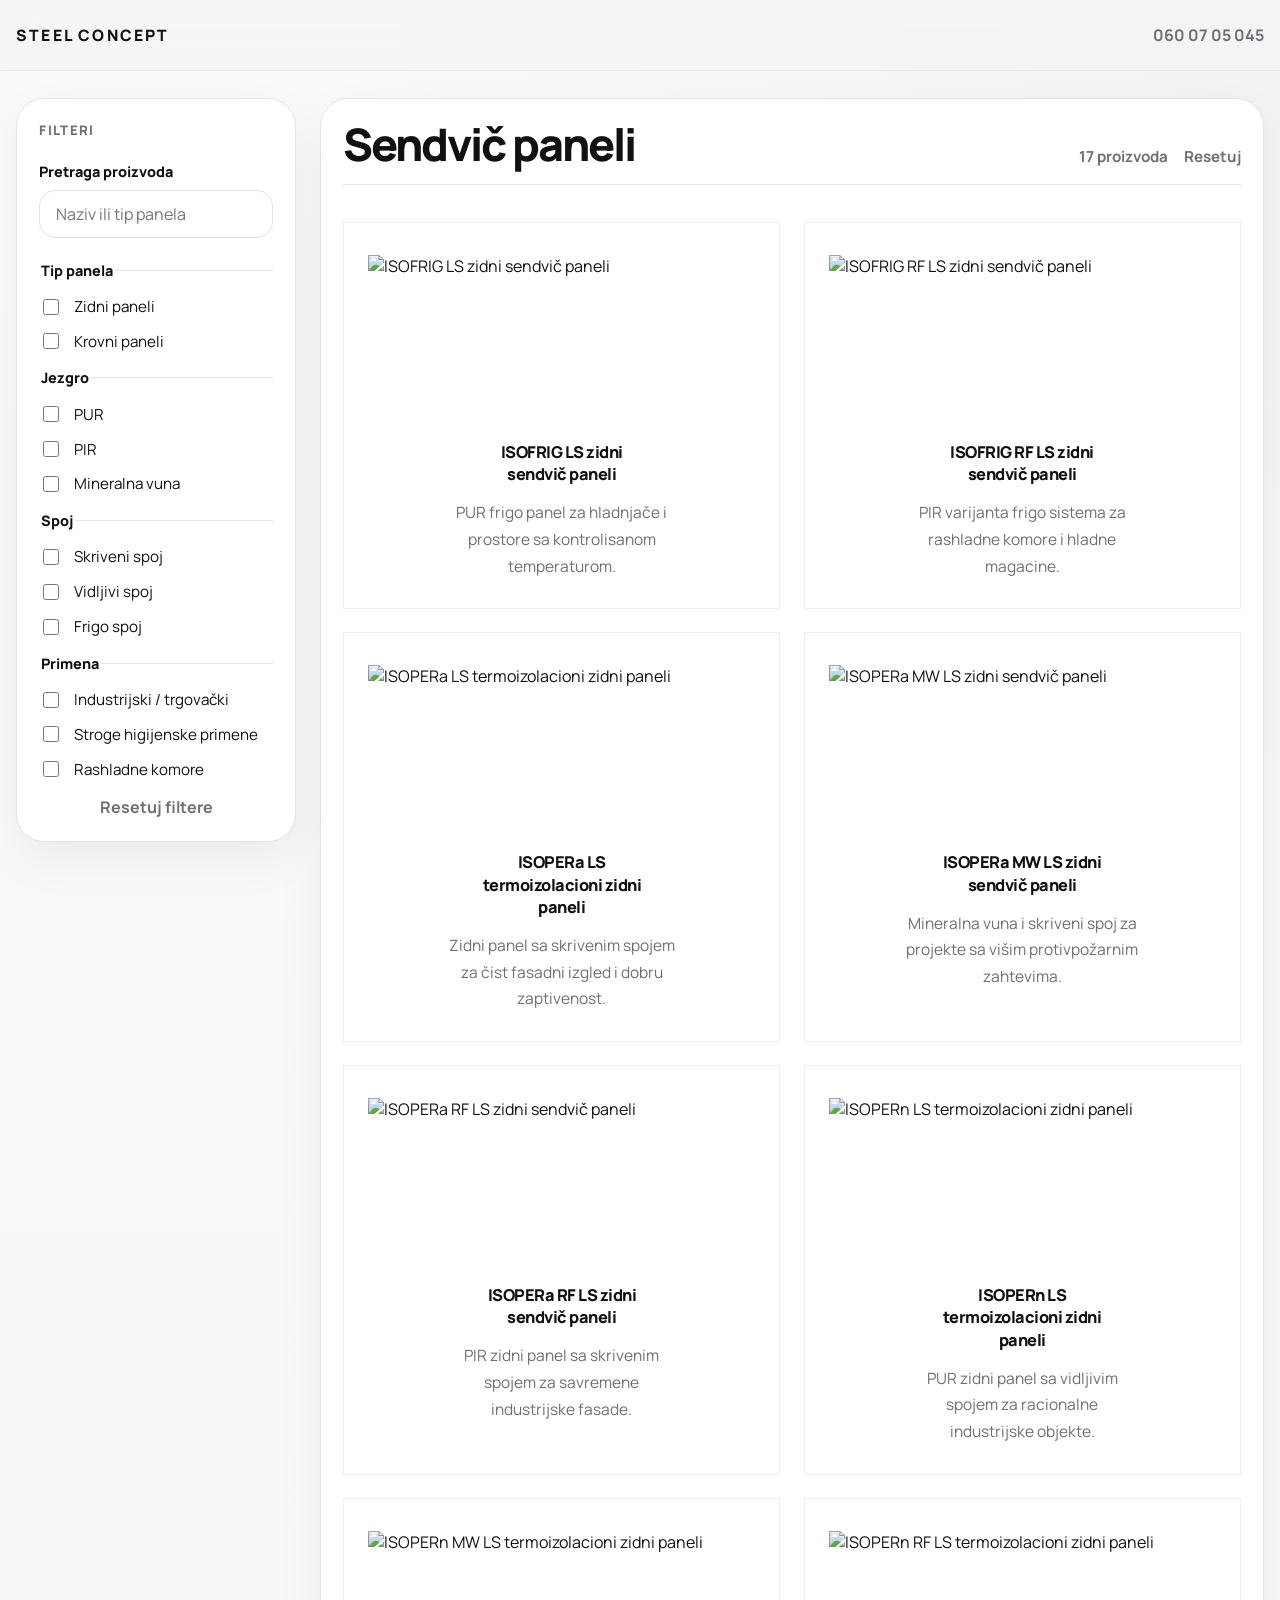
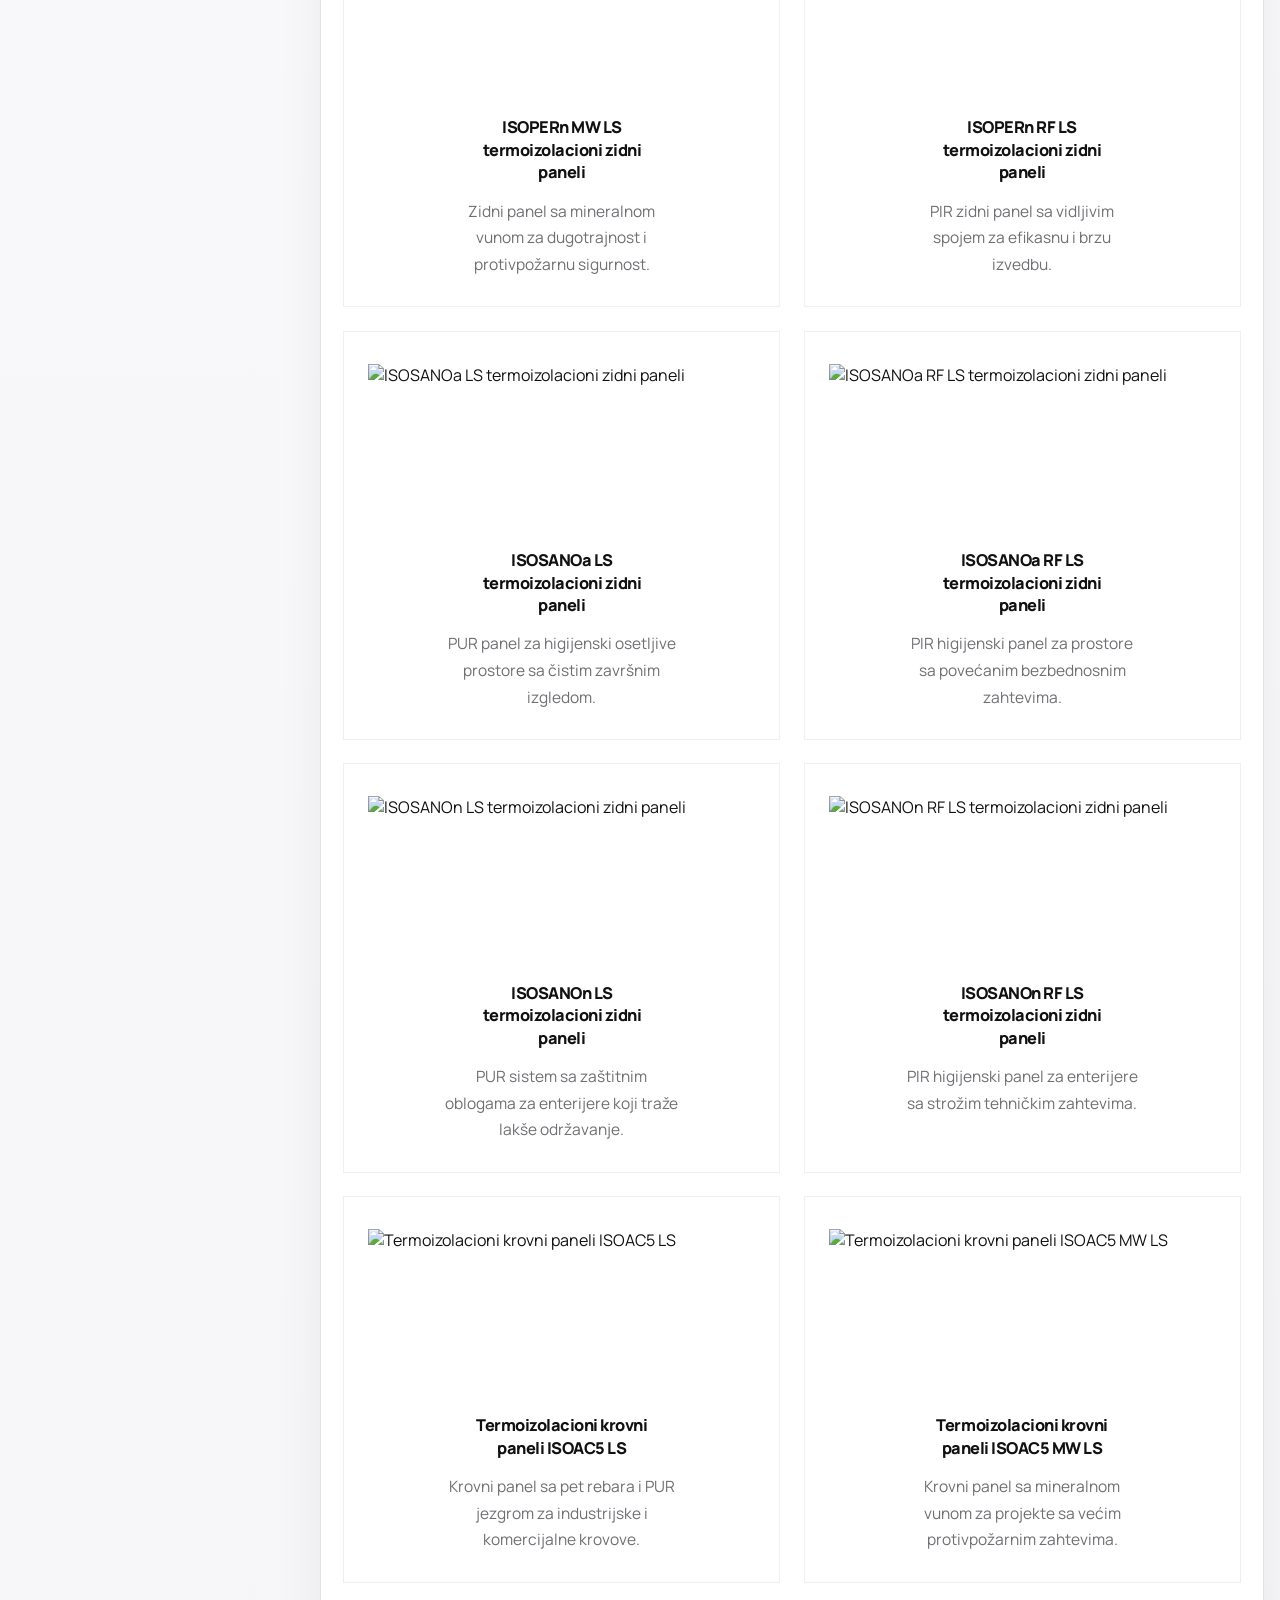
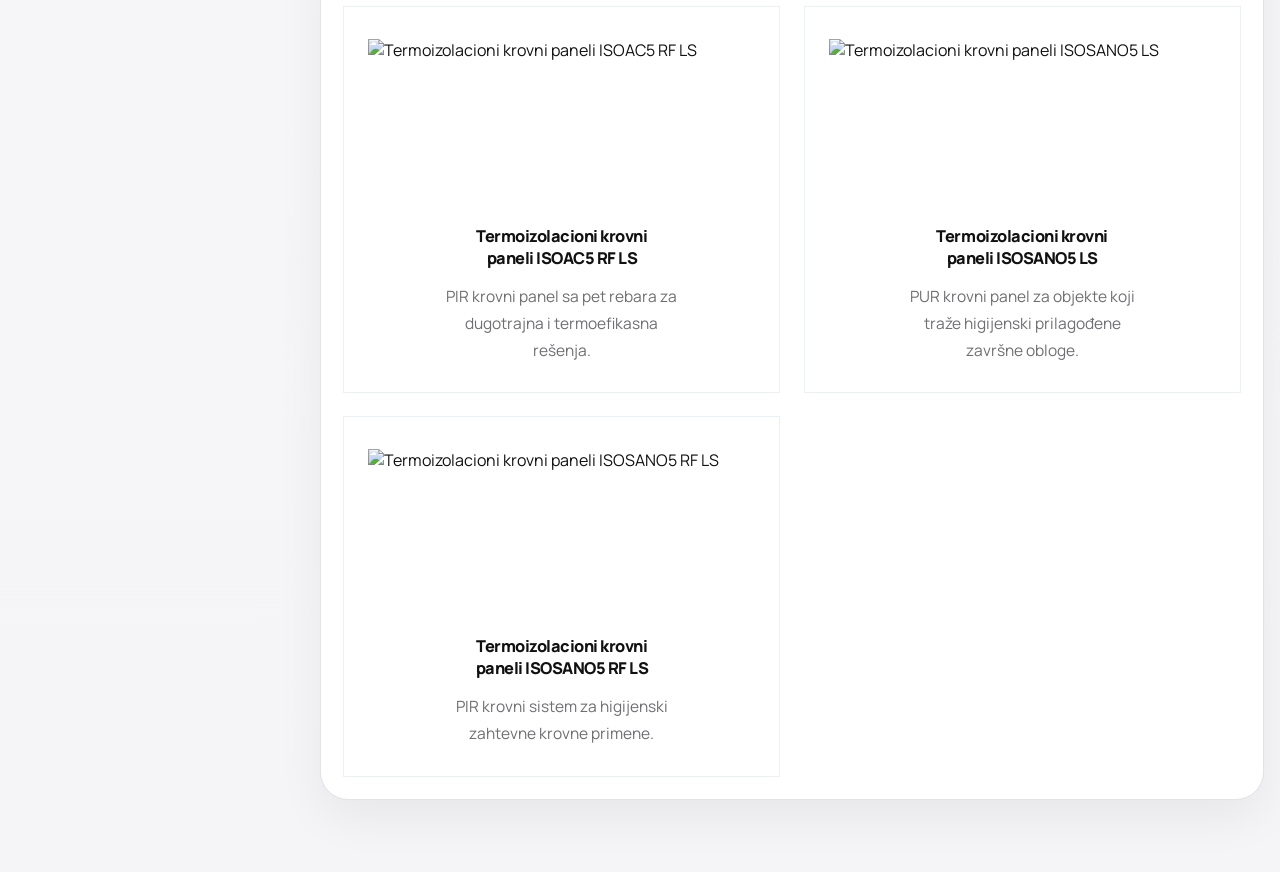
==== index.html @ db5016ce "Remove duplicate product badges and update call icon" ====
<!DOCTYPE html>
<html lang="sr-Latn-RS">
  <head>
    <meta charset="UTF-8" />
    <meta name="viewport" content="width=device-width, initial-scale=1.0" />
    <title>Steel Concept | Sendvič paneli</title>
    <meta
      name="description"
      content="Čist pregled zidnih, krovnih i frigo sendvič panela sa filterima po tipu, jezgri, spoju i primeni."
    />
    <meta name="theme-color" content="#f5f5f7" />
    <link
      rel="icon"
      href="data:image/svg+xml,%3Csvg xmlns='http://www.w3.org/2000/svg' viewBox='0 0 64 64'%3E%3Crect width='64' height='64' rx='18' fill='white'/%3E%3Crect x='14' y='30' width='36' height='4' rx='2' fill='%23111111'/%3E%3C/svg%3E"
    />
    <link rel="preconnect" href="https://fonts.googleapis.com" />
    <link rel="preconnect" href="https://fonts.gstatic.com" crossorigin />
    <link
      href="https://fonts.googleapis.com/css2?family=Manrope:wght@400;500;600;700;800&display=swap"
      rel="stylesheet"
    />
    <link rel="stylesheet" href="styles.css" />
    <script defer src="products-data.js"></script>
    <script defer src="script.js"></script>
  </head>
  <body>
    <a class="skip-link" href="#catalog">Pređi na katalog</a>

    <header class="site-header" data-header>
      <div class="container header-shell">
        <button
          class="filter-toggle"
          type="button"
          data-filter-toggle
          aria-expanded="false"
          aria-controls="filter-panel"
        >
          Filteri
        </button>

        <a class="brand" href="#top" aria-label="Steel Concept početna">
          <strong>STEEL CONCEPT</strong>
        </a>

        <div class="header-actions">
          <a class="header-link" href="tel:+381600705045">060 07 05 045</a>
          <a
            class="header-call"
            href="tel:+381600705045"
            aria-label="Pozovi Steel Concept"
          >
            <img src="assets/ringer-volume-icons8.png" alt="" />
          </a>
        </div>
      </div>
    </header>

    <main id="top">
      <section class="catalog" id="catalog">
        <div class="container catalog-shell">
          <div class="filter-backdrop" data-filter-backdrop hidden></div>

          <aside
            class="filters-panel"
            id="filter-panel"
            data-filter-panel
            aria-label="Filteri proizvoda"
          >
            <div class="filters-head">
              <div>
                <p class="filters-kicker">Filteri</p>
              </div>
              <button
                class="filters-close"
                type="button"
                data-filter-close
                aria-label="Zatvori filtere"
              >
                ×
              </button>
            </div>

            <div class="search-box">
              <label for="search">Pretraga proizvoda</label>
              <input
                id="search"
                type="search"
                placeholder="Naziv ili tip panela"
                data-search
              />
            </div>

            <form class="filters-form" data-filters-form>
              <fieldset class="filter-group">
                <legend>Tip panela</legend>
                <label><input type="checkbox" value="zidni" data-filter="type" /> Zidni paneli</label>
                <label><input type="checkbox" value="krovni" data-filter="type" /> Krovni paneli</label>
              </fieldset>

              <fieldset class="filter-group">
                <legend>Jezgro</legend>
                <label><input type="checkbox" value="PUR" data-filter="core" /> PUR</label>
                <label><input type="checkbox" value="PIR" data-filter="core" /> PIR</label>
                <label><input type="checkbox" value="Mineralna vuna" data-filter="core" /> Mineralna vuna</label>
              </fieldset>

              <fieldset class="filter-group">
                <legend>Spoj</legend>
                <label><input type="checkbox" value="Skriveni spoj" data-filter="fixation" /> Skriveni spoj</label>
                <label><input type="checkbox" value="Vidljivi spoj" data-filter="fixation" /> Vidljivi spoj</label>
                <label><input type="checkbox" value="Frigo spoj" data-filter="fixation" /> Frigo spoj</label>
              </fieldset>

              <fieldset class="filter-group">
                <legend>Primena</legend>
                <label><input type="checkbox" value="Industrijski / trgovački" data-filter="application" /> Industrijski / trgovački</label>
                <label><input type="checkbox" value="Stroge higijenske primene" data-filter="application" /> Stroge higijenske primene</label>
                <label><input type="checkbox" value="Rashladne komore" data-filter="application" /> Rashladne komore</label>
              </fieldset>

              <button class="clear-button" type="button" data-clear>
                Resetuj filtere
              </button>
            </form>
          </aside>

          <section class="results-panel" aria-label="Proizvodi">
            <div class="results-head">
              <div>
                <h2>Sendvič paneli</h2>
              </div>
              <div class="results-meta">
                <span data-count></span>
                <button class="results-clear" type="button" data-clear>
                  Resetuj
                </button>
              </div>
            </div>

            <div class="active-filters" data-active-filters></div>

            <div class="product-grid" data-product-grid></div>

            <div class="empty-state" data-empty hidden>
              <h3>Nema rezultata za izabrane filtere.</h3>
              <p>Probaj sa manje filtera ili resetuj pretragu.</p>
            </div>
          </section>
        </div>
      </section>

    </main>
  </body>
</html>
---- styles.css ----
:root {
  --bg: #f5f5f7;
  --surface: #ffffff;
  --surface-soft: #fafafc;
  --ink: #111111;
  --muted: #6e6e73;
  --line: #e2e2e7;
  --line-strong: #d1d1d6;
  --shadow: 0 18px 48px rgba(17, 17, 17, 0.06);
  --radius-xl: 28px;
  --radius-lg: 22px;
  --radius-md: 18px;
  --radius-pill: 999px;
  --container: 1320px;
}

*,
*::before,
*::after {
  box-sizing: border-box;
}

html {
  scroll-behavior: smooth;
}

body {
  margin: 0;
  min-width: 320px;
  color: var(--ink);
  font-family: "Manrope", sans-serif;
  background:
    radial-gradient(circle at top right, rgba(0, 0, 0, 0.03), transparent 22%),
    linear-gradient(180deg, #fafafc 0%, var(--bg) 100%);
}

body.filters-open {
  overflow: hidden;
}

a {
  color: inherit;
  text-decoration: none;
}

button,
input {
  font: inherit;
}

img {
  display: block;
  max-width: 100%;
}

:focus-visible {
  outline: 2px solid #111111;
  outline-offset: 3px;
}

.container {
  width: min(var(--container), calc(100% - 2rem));
  margin-inline: auto;
}

.skip-link {
  position: absolute;
  left: 1rem;
  top: -4rem;
  z-index: 100;
  padding: 0.75rem 1rem;
  border-radius: var(--radius-pill);
  background: #111111;
  color: #ffffff;
  transition: top 0.2s ease;
}

.skip-link:focus {
  top: 1rem;
}

.site-header {
  position: sticky;
  top: 0;
  z-index: 40;
  border-bottom: 1px solid rgba(226, 226, 231, 0.7);
  background: rgba(245, 245, 247, 0.82);
  backdrop-filter: blur(18px);
}

.header-shell {
  display: flex;
  align-items: center;
  justify-content: space-between;
  gap: 1rem;
  min-height: 4.4rem;
}

.brand {
  display: inline-flex;
  align-items: center;
}

.brand strong {
  font-size: 0.98rem;
  font-weight: 800;
  letter-spacing: 0.14em;
}

.header-actions {
  display: flex;
  align-items: center;
  gap: 1.2rem;
}

.header-spacer {
  display: none;
}

.header-call {
  display: none;
  align-items: center;
  justify-content: center;
  width: 2.625rem;
  height: 2.625rem;
  border: 1px solid rgba(17, 17, 17, 0.08);
  border-radius: 999px;
  background: rgba(255, 255, 255, 0.96);
  color: var(--ink);
  box-shadow: 0 10px 22px rgba(17, 17, 17, 0.08);
}

.header-call img {
  width: 1.05rem;
  height: 1.05rem;
  object-fit: contain;
}

.header-call:hover {
  background: #ffffff;
}

.header-link,
.results-clear,
.clear-button,
.filter-toggle,
.filters-close {
  color: var(--muted);
  font-weight: 700;
}

.header-link:hover,
.results-clear:hover,
.clear-button:hover,
.filter-toggle:hover {
  color: var(--ink);
}

.filter-toggle {
  display: none;
  padding: 0;
  border: 0;
  background: transparent;
}

.filters-kicker,
.results-kicker {
  margin: 0;
  color: var(--muted);
  font-size: 0.82rem;
  font-weight: 800;
  letter-spacing: 0.1em;
  text-transform: uppercase;
}

h1,
h2,
h3 {
  margin: 0;
  font-weight: 800;
  letter-spacing: -0.045em;
  line-height: 1.02;
}

h1 {
  font-size: clamp(2.5rem, 5vw, 4.75rem);
  max-width: 12ch;
}

h2 {
  font-size: clamp(1.9rem, 3.5vw, 3.2rem);
  max-width: 12ch;
}

h3 {
  font-size: 1.3rem;
}

.empty-state p,
.product-card p {
  margin: 0;
  color: var(--muted);
  line-height: 1.75;
}

.active-pill {
  display: inline-flex;
  align-items: center;
  min-height: 2.25rem;
  padding: 0.55rem 0.9rem;
  border: 1px solid var(--line);
  border-radius: var(--radius-pill);
  background: rgba(255, 255, 255, 0.78);
  color: var(--ink);
  font-size: 0.9rem;
  font-weight: 700;
}

.catalog {
  padding-top: 1.65rem;
  padding-bottom: 4.5rem;
}

.catalog-shell {
  position: relative;
  display: grid;
  grid-template-columns: 280px minmax(0, 1fr);
  gap: 1.5rem;
  align-items: start;
}

.filter-backdrop {
  position: fixed;
  inset: 0;
  z-index: 45;
  background: rgba(17, 17, 17, 0.24);
}

.filters-panel,
.results-panel {
  border: 1px solid var(--line);
  border-radius: var(--radius-xl);
  background: var(--surface);
  box-shadow: var(--shadow);
}

.filters-panel {
  position: sticky;
  top: 6rem;
  padding: 1.4rem;
}

.filters-head {
  display: flex;
  align-items: flex-start;
  justify-content: space-between;
  gap: 1rem;
  margin-bottom: 1.4rem;
}

.filters-head h2,
.results-head h2 {
  max-width: none;
}

.filters-close {
  display: none;
  width: 2rem;
  height: 2rem;
  border: 0;
  background: transparent;
  font-size: 1.5rem;
  line-height: 1;
}

.search-box {
  display: grid;
  gap: 0.6rem;
  margin-bottom: 1.4rem;
}

.search-box label,
.filter-group legend {
  font-size: 0.9rem;
  font-weight: 800;
}

.search-box input {
  width: 100%;
  min-height: 3rem;
  padding: 0 0.95rem;
  border: 1px solid var(--line);
  border-radius: 16px;
  background: var(--surface);
  color: var(--ink);
}

.filters-form {
  display: grid;
  gap: 1rem;
}

.filter-group {
  display: grid;
  gap: 0.8rem;
  margin: 0;
  padding: 1rem 0 0;
  border: 0;
  border-top: 1px solid var(--line);
}

.filter-group label {
  display: flex;
  align-items: center;
  gap: 0.7rem;
  color: var(--ink);
  font-size: 0.95rem;
}

.filter-group input {
  width: 1rem;
  height: 1rem;
}

.clear-button,
.results-clear {
  padding: 0;
  border: 0;
  background: transparent;
}

.results-panel {
  padding: 1.4rem;
}

.results-head {
  display: flex;
  align-items: flex-end;
  justify-content: space-between;
  gap: 1rem;
  padding-bottom: 1.1rem;
  border-bottom: 1px solid var(--line);
}

.results-meta {
  display: flex;
  align-items: center;
  gap: 1rem;
  color: var(--muted);
  font-size: 0.95rem;
  font-weight: 700;
}

.active-filters {
  display: flex;
  flex-wrap: wrap;
  gap: 0.75rem;
  min-height: 2.25rem;
  padding: 1rem 0 1.3rem;
}

.product-grid {
  display: grid;
  grid-template-columns: repeat(auto-fill, minmax(285px, 1fr));
  gap: 1.45rem;
}

.product-card {
  border: 1px solid #edf0f2;
  border-radius: 0;
  background: var(--surface);
  box-shadow: none;
}

.product-card-link {
  display: flex;
  flex-direction: column;
  height: 100%;
}

.product-media {
  display: grid;
  place-items: center;
  min-height: 190px;
  padding: 2rem 1.5rem 1rem;
  background: #ffffff;
}

.product-media img {
  width: 100%;
  height: 160px;
  object-fit: contain;
  object-position: center;
}

.product-body {
  display: grid;
  align-content: start;
  justify-items: center;
  gap: 0.85rem;
  padding: 0.6rem 1.45rem 1.8rem;
  text-align: center;
}

.product-series {
  color: var(--muted);
  font-size: 0.82rem;
  font-weight: 800;
  letter-spacing: 0.08em;
  text-transform: uppercase;
}

.product-body h3 {
  font-size: 1.02rem;
  line-height: 1.38;
  letter-spacing: -0.03em;
  max-width: 16ch;
}

.product-body p {
  max-width: 26ch;
  font-size: 0.97rem;
  line-height: 1.72;
  text-align: center;
}

.product-link {
  display: inline-flex;
  align-items: center;
  gap: 0.45rem;
  width: fit-content;
  color: var(--ink);
  font-weight: 800;
}

.product-link::after {
  content: "→";
  font-size: 0.9rem;
}

.product-card:hover {
  border-color: #e1e6ea;
}

.empty-state {
  padding: 4rem 1rem 2rem;
  text-align: center;
}

.product-main {
  padding: 1.65rem 0 4rem;
}

.back-link {
  display: inline-flex;
  align-items: center;
  gap: 0.45rem;
  margin-bottom: 1.25rem;
  color: var(--muted);
  font-weight: 700;
}

.back-link::before {
  content: "←";
  font-size: 0.9rem;
}

.product-hero {
  display: grid;
  grid-template-columns: minmax(0, 1.08fr) minmax(360px, 0.92fr);
  gap: 1.5rem;
  align-items: stretch;
  padding-bottom: 1.5rem;
}

.product-visual,
.product-summary,
.detail-card,
.spec-card,
.product-missing-shell {
  border: 1px solid var(--line);
  border-radius: var(--radius-xl);
  background: var(--surface);
  box-shadow: var(--shadow);
}

.product-visual {
  display: grid;
  place-items: center;
  min-height: 420px;
  padding: 2rem;
  background:
    radial-gradient(circle at top, rgba(17, 17, 17, 0.03), transparent 46%),
    var(--surface);
}

.product-visual img {
  width: 100%;
  max-height: 520px;
  object-fit: contain;
}

.product-summary {
  display: grid;
  align-content: start;
  gap: 1rem;
  padding: 1.5rem;
}

.product-lead {
  margin: 0;
  color: var(--muted);
  font-size: 1.06rem;
  line-height: 1.8;
  max-width: 60ch;
}

.detail-specs {
  display: grid;
  grid-template-columns: repeat(2, minmax(0, 1fr));
  gap: 0.8rem;
}

.spec-card {
  display: grid;
  gap: 0.35rem;
  padding: 1rem 1.05rem;
  box-shadow: none;
}

.spec-card span {
  color: var(--muted);
  font-size: 0.8rem;
  font-weight: 800;
  letter-spacing: 0.08em;
  text-transform: uppercase;
}

.spec-card strong {
  color: var(--ink);
  font-size: 1rem;
  line-height: 1.4;
}

.detail-grid {
  display: grid;
  grid-template-columns: repeat(2, minmax(0, 1fr));
  gap: 1.2rem;
  padding-bottom: 2rem;
}

.product-overview-section,
.product-details-section {
  scroll-margin-top: 6rem;
}

.product-overview-section {
  display: grid;
  gap: 2rem;
  padding-bottom: 2rem;
}

.product-description-copy {
  display: grid;
  gap: 1.3rem;
  padding-top: 0.25rem;
}

.product-description-copy p {
  margin: 0;
  color: #26262a;
  font-size: 1.02rem;
  line-height: 1.9;
}

.product-description-media {
  display: grid;
  grid-template-columns: repeat(2, minmax(0, 1fr));
  gap: 2rem;
  align-items: start;
}

.product-description-figure {
  margin: 0;
  display: grid;
  place-items: center;
  min-height: 320px;
}

.product-description-figure img {
  width: 100%;
  max-height: 540px;
  object-fit: contain;
  object-position: center;
}

.product-details-section {
  display: grid;
  gap: 1.2rem;
  padding-bottom: 2rem;
}

.detail-header h2 {
  max-width: none;
}

.detail-columns {
  display: grid;
  grid-template-columns: repeat(3, minmax(0, 1fr));
  gap: 1.2rem;
}

.detail-card {
  display: grid;
  gap: 1rem;
  padding: 1.35rem;
}

.detail-card-wide {
  padding-top: 1.5rem;
}

.detail-copy {
  display: grid;
  gap: 1rem;
}

.detail-copy p,
.detail-contact p {
  margin: 0;
  color: var(--muted);
  line-height: 1.8;
}

.detail-list {
  display: grid;
  gap: 0.8rem;
  margin: 0;
  padding-left: 1.2rem;
  color: var(--muted);
  line-height: 1.7;
}

.detail-list li::marker {
  color: var(--ink);
}

.detail-contact {
  display: grid;
  gap: 1rem;
}

.technical-table-wrap {
  overflow-x: auto;
}

.technical-table {
  width: 100%;
  border-collapse: collapse;
}

.technical-table th,
.technical-table td {
  padding: 1rem 0;
  border-bottom: 1px solid var(--line);
  vertical-align: top;
}

.technical-table th {
  width: 42%;
  padding-right: 1.5rem;
  color: var(--muted);
  text-align: left;
  font-size: 0.95rem;
  font-weight: 600;
}

.technical-table td {
  color: var(--ink);
  font-size: 0.98rem;
  font-weight: 700;
  line-height: 1.6;
}

.related-section {
  display: grid;
  gap: 1.1rem;
  padding-bottom: 2rem;
}

.results-head-compact {
  padding-bottom: 0;
  border-bottom: 0;
}

.product-grid-compact {
  grid-template-columns: repeat(auto-fit, minmax(260px, 1fr));
}

.product-missing {
  padding: 2rem 0 4rem;
}

.product-missing-shell {
  display: grid;
  gap: 1rem;
  max-width: 760px;
  padding: 1.6rem;
}

.reveal {
  opacity: 1;
  transform: translateY(0);
}

.js .reveal {
  opacity: 0;
  transform: translateY(20px);
  transition:
    opacity 0.55s ease,
    transform 0.55s ease;
}

.js .reveal.is-visible {
  opacity: 1;
  transform: translateY(0);
}

@media (max-width: 980px) {
  .header-shell {
    display: grid;
    grid-template-columns: minmax(0, max-content) 1fr minmax(0, max-content);
    gap: 0.5rem;
  }

  .header-spacer {
    display: inline-flex;
    grid-column: 1;
    justify-self: start;
    align-items: center;
    min-height: 2.5rem;
    color: transparent;
    font-weight: 700;
    visibility: hidden;
    pointer-events: none;
  }

  .brand {
    grid-column: 2;
    justify-self: center;
  }

  .header-actions {
    grid-column: 3;
    justify-self: end;
    gap: 0;
  }

  .header-link {
    display: none;
  }

  .header-call {
    display: inline-flex;
  }

  .filter-toggle {
    display: inline-flex;
    grid-column: 1;
    justify-self: start;
    align-items: center;
    min-height: 2.5rem;
  }

  .catalog-shell {
    grid-template-columns: 1fr;
  }

  .filters-panel {
    position: fixed;
    top: 0;
    left: 0;
    bottom: 0;
    z-index: 50;
    width: min(92vw, 360px);
    border-radius: 0 24px 24px 0;
    transform: translateX(-100%);
    transition: transform 0.24s ease;
    overflow-y: auto;
  }

  .filters-panel.is-open {
    transform: translateX(0);
  }

  .filters-close {
    display: inline-flex;
    align-items: center;
    justify-content: center;
  }

  .results-panel {
    padding: 1.1rem;
  }

  .product-hero,
  .detail-grid,
  .detail-columns,
  .product-description-media {
    grid-template-columns: 1fr;
  }

  .product-visual {
    min-height: 320px;
    padding: 1.4rem;
  }

  .product-description-figure {
    min-height: 240px;
  }
}

@media (max-width: 720px) {
  .container {
    width: min(var(--container), calc(100% - 1.25rem));
  }

  .header-shell {
    min-height: 4rem;
  }

  .brand strong {
    font-size: 0.86rem;
    letter-spacing: 0.12em;
  }

  .results-head {
    grid-template-columns: 1fr;
  }

  .results-head {
    display: grid;
    align-items: start;
  }

  .results-meta {
    justify-content: space-between;
  }

  .detail-specs {
    grid-template-columns: 1fr;
  }

  .product-summary,
  .detail-card,
  .product-missing-shell {
    padding: 1.15rem;
  }

  .product-main {
    padding-top: 1rem;
  }
}

@media (prefers-reduced-motion: reduce) {
  html {
    scroll-behavior: auto;
  }

  *,
  *::before,
  *::after {
    animation-duration: 0.01ms !important;
    animation-iteration-count: 1 !important;
    transition-duration: 0.01ms !important;
    scroll-behavior: auto !important;
  }
}
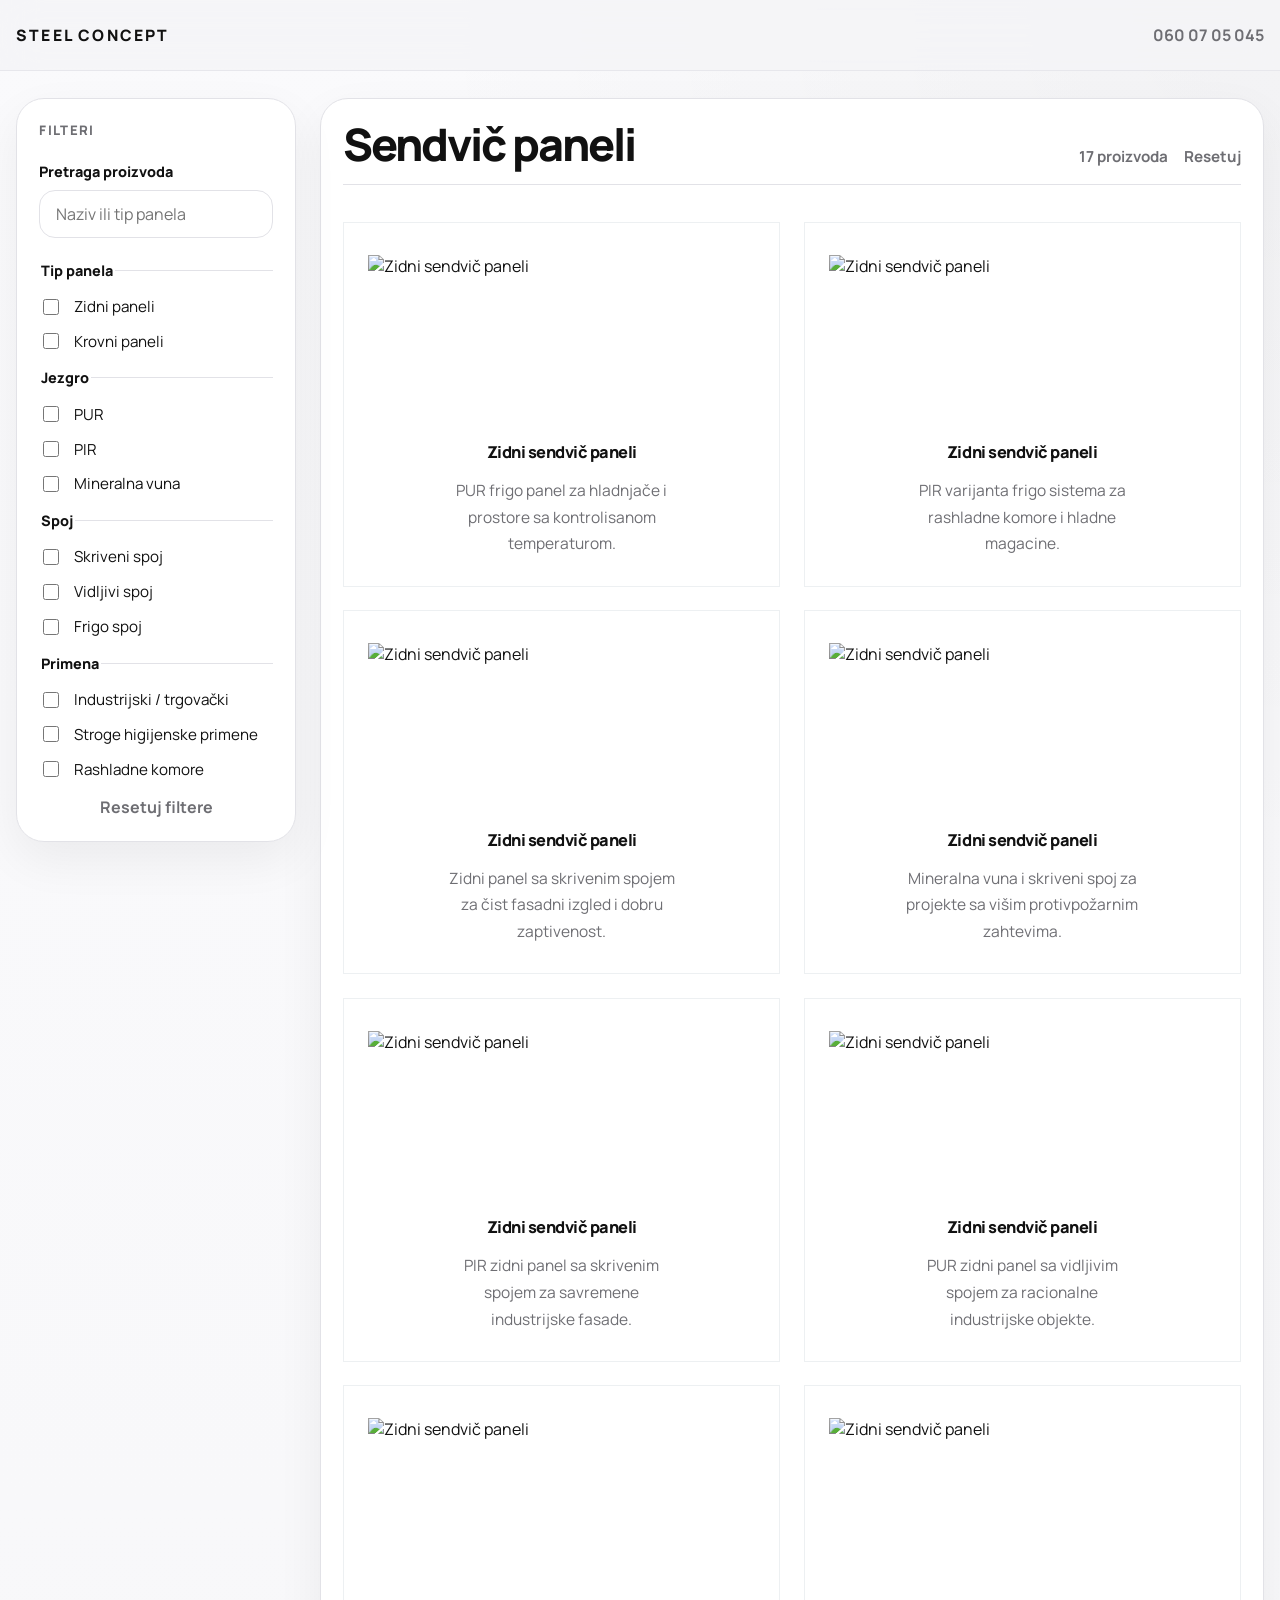
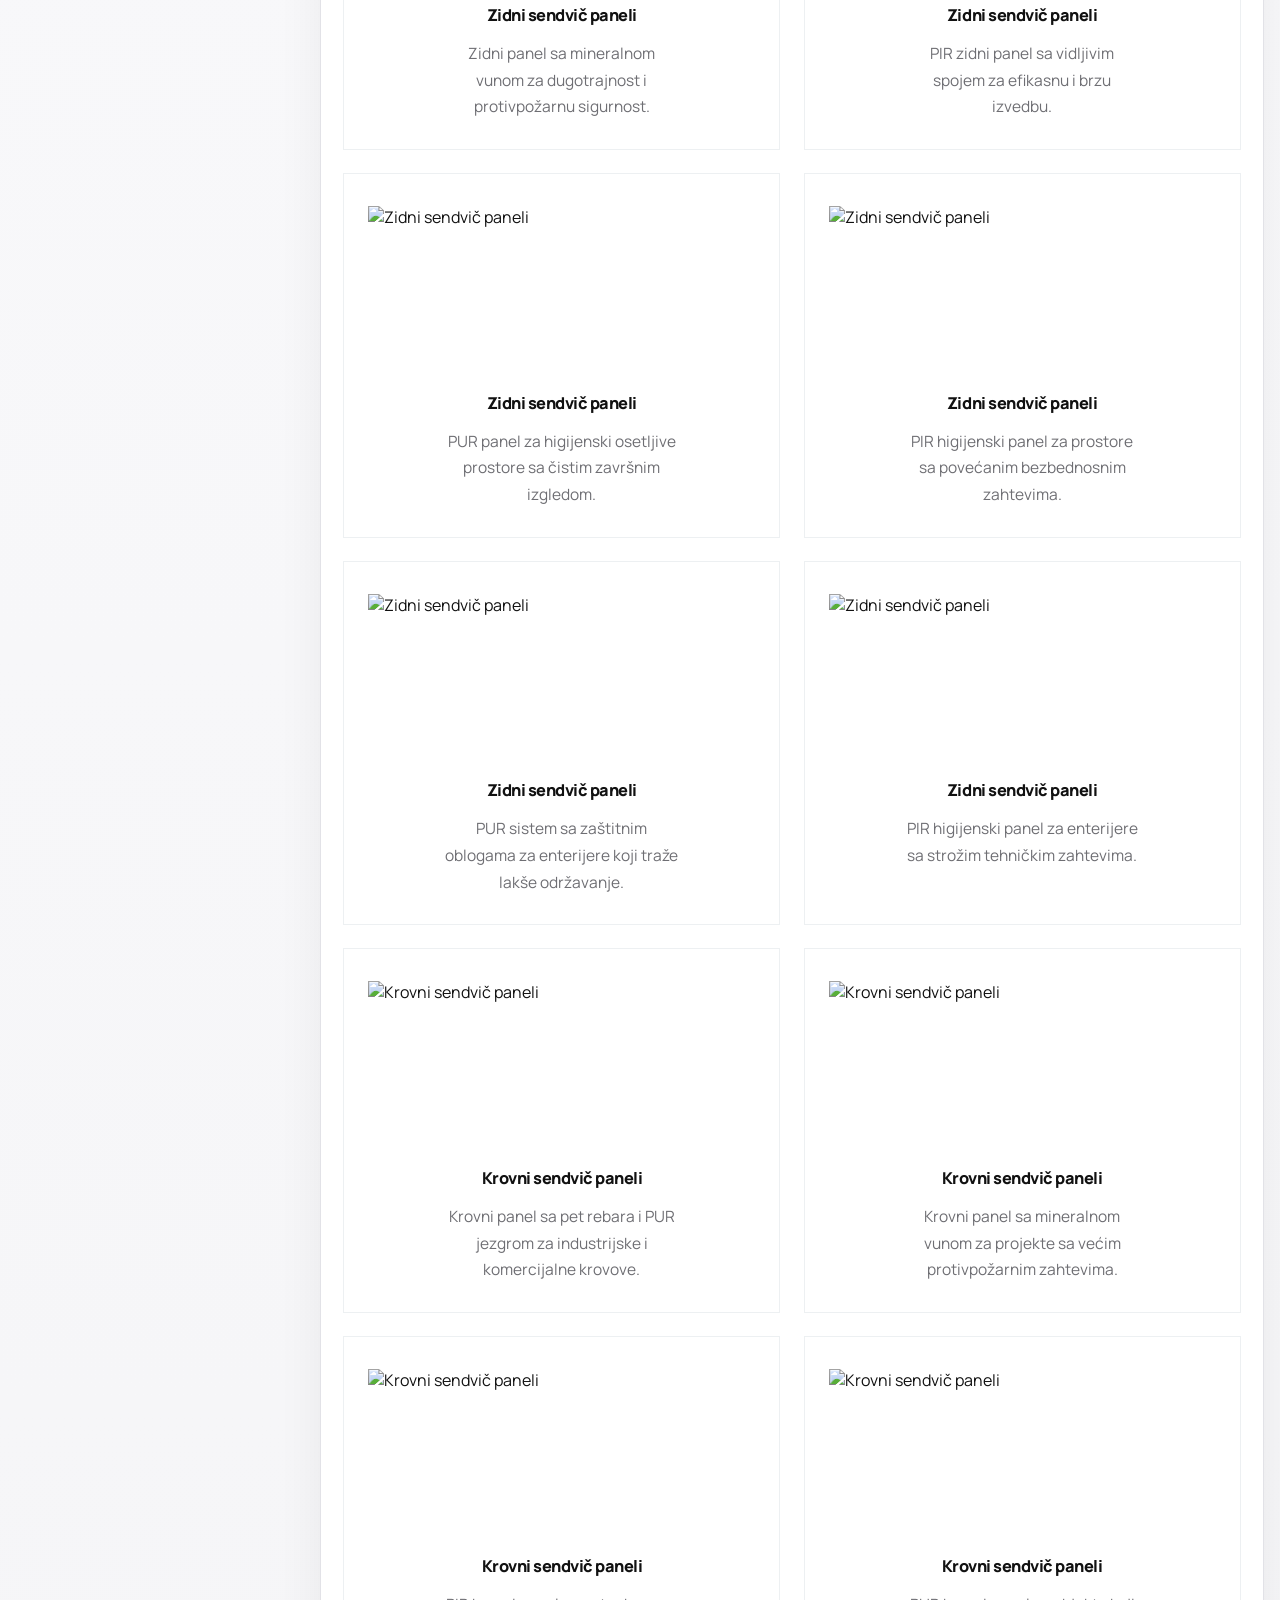
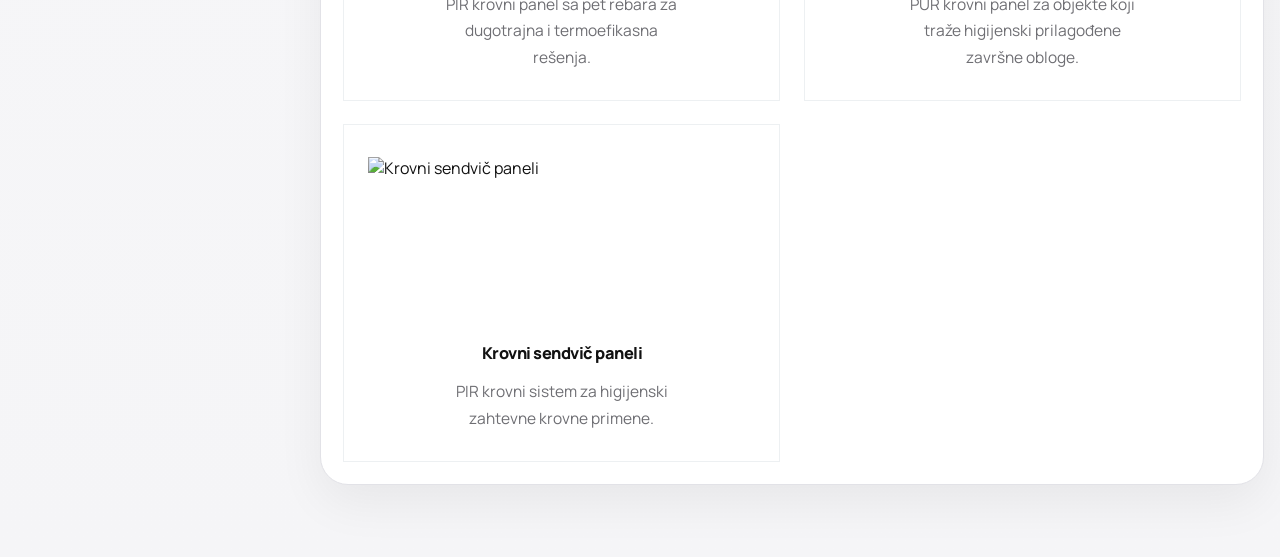
==== commit baaadcc6: "Simplify mobile catalog and product naming" ====
--- a/index.html
+++ b/index.html
@@ -3,11 +3,32 @@
   <head>
     <meta charset="UTF-8" />
     <meta name="viewport" content="width=device-width, initial-scale=1.0" />
-    <title>Steel Concept | Sendvič paneli</title>
+    <title>Sendvič paneli</title>
     <meta
       name="description"
-      content="Čist pregled zidnih, krovnih i frigo sendvič panela sa filterima po tipu, jezgri, spoju i primeni."
+      content="Pozovite 060 07 05 045."
     />
+    <meta property="og:type" content="website" />
+    <meta property="og:url" content="https://steel-concept.com/" />
+    <meta property="og:title" content="Sendvič paneli" />
+    <meta property="og:description" content="Pozovite 060 07 05 045." />
+    <meta
+      property="og:image"
+      content="https://steel-concept.com/assets/social-preview-isofrig.jpg"
+    />
+    <meta
+      property="og:image:secure_url"
+      content="https://steel-concept.com/assets/social-preview-isofrig.jpg"
+    />
+    <meta property="og:image:type" content="image/jpeg" />
+    <meta property="og:image:width" content="1920" />
+    <meta property="og:image:height" content="1080" />
+    <meta property="og:image:alt" content="Sendvič panel" />
+    <meta name="twitter:card" content="summary_large_image" />
+    <meta name="twitter:title" content="Sendvič paneli" />
+    <meta name="twitter:description" content="Pozovite 060 07 05 045." />
+    <meta name="twitter:image" content="https://steel-concept.com/assets/social-preview-isofrig.jpg" />
+    <meta name="twitter:image:alt" content="Sendvič panel" />
     <meta name="theme-color" content="#f5f5f7" />
     <link
       rel="icon"
--- a/styles.css
+++ b/styles.css
@@ -800,7 +800,11 @@
   }
 
   .results-panel {
-    padding: 1.1rem;
+    padding: 0;
+    border: 0;
+    border-radius: 0;
+    background: transparent;
+    box-shadow: none;
   }
 
   .product-hero,
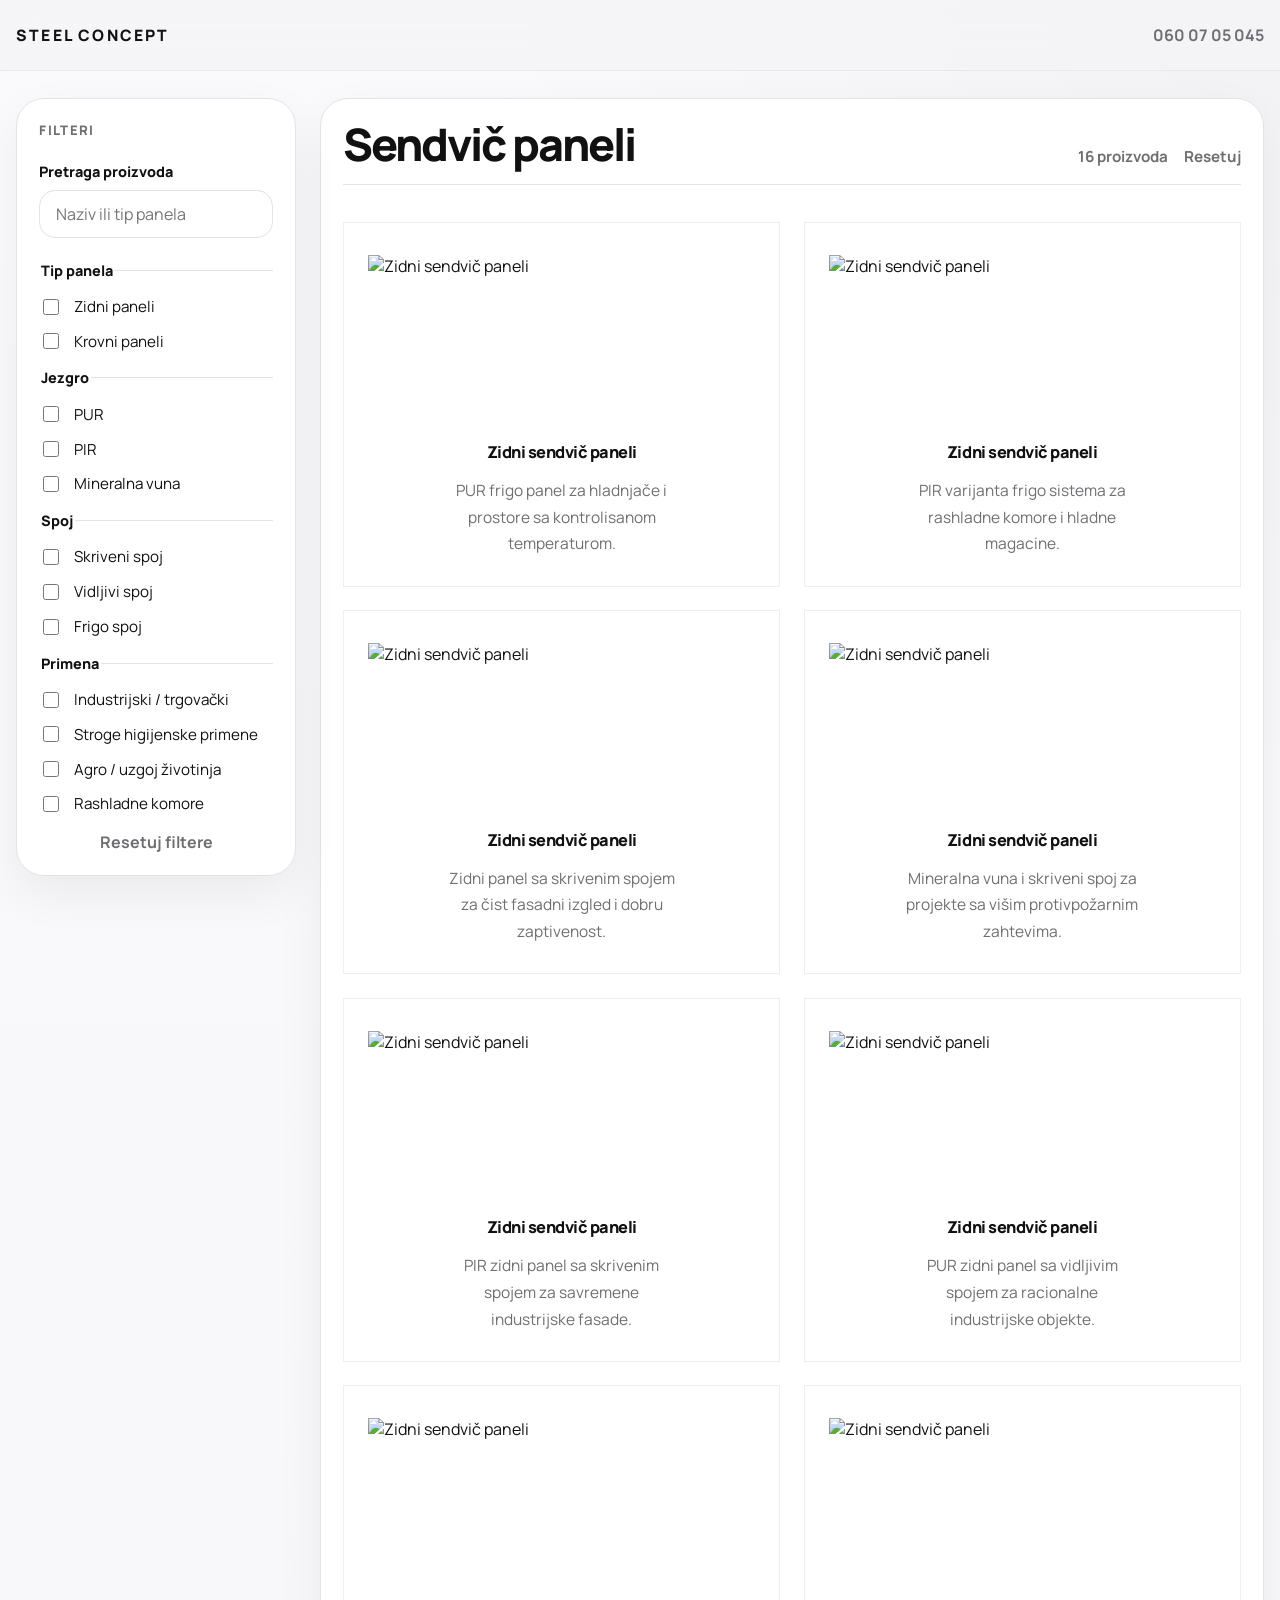
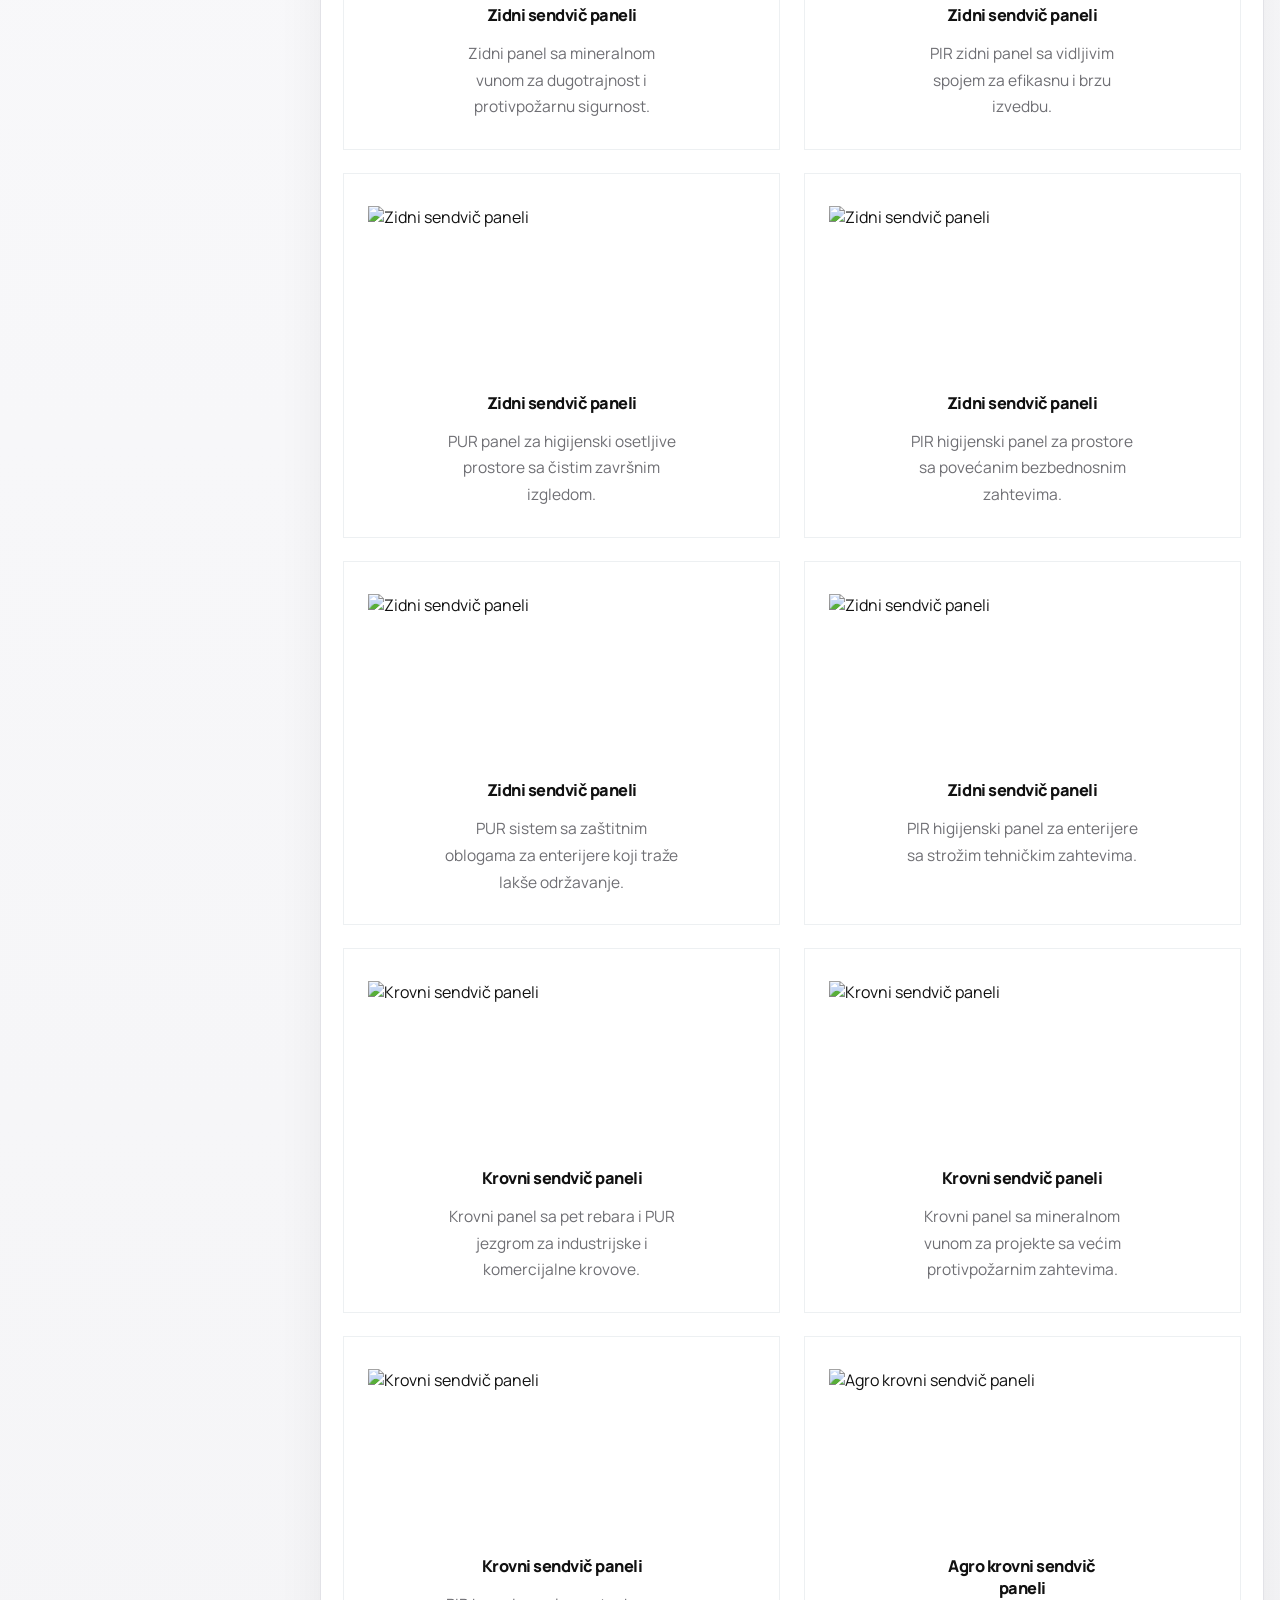
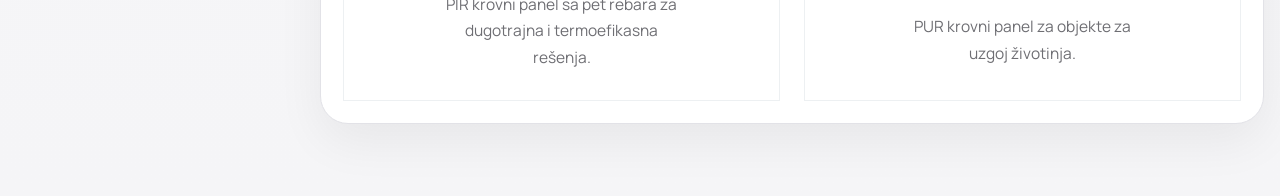
==== commit 32bf94aa: "Add agro application filter" ====
--- a/index.html
+++ b/index.html
@@ -136,6 +136,7 @@
                 <legend>Primena</legend>
                 <label><input type="checkbox" value="Industrijski / trgovački" data-filter="application" /> Industrijski / trgovački</label>
                 <label><input type="checkbox" value="Stroge higijenske primene" data-filter="application" /> Stroge higijenske primene</label>
+                <label><input type="checkbox" value="Objekti za uzgoj životinja" data-filter="application" /> Agro / uzgoj životinja</label>
                 <label><input type="checkbox" value="Rashladne komore" data-filter="application" /> Rashladne komore</label>
               </fieldset>
 
--- a/styles.css
+++ b/styles.css
@@ -79,6 +79,18 @@
   top: 1rem;
 }
 
+.visually-hidden {
+  position: absolute;
+  width: 1px;
+  height: 1px;
+  padding: 0;
+  margin: -1px;
+  overflow: hidden;
+  clip: rect(0, 0, 0, 0);
+  white-space: nowrap;
+  border: 0;
+}
+
 .site-header {
   position: sticky;
   top: 0;
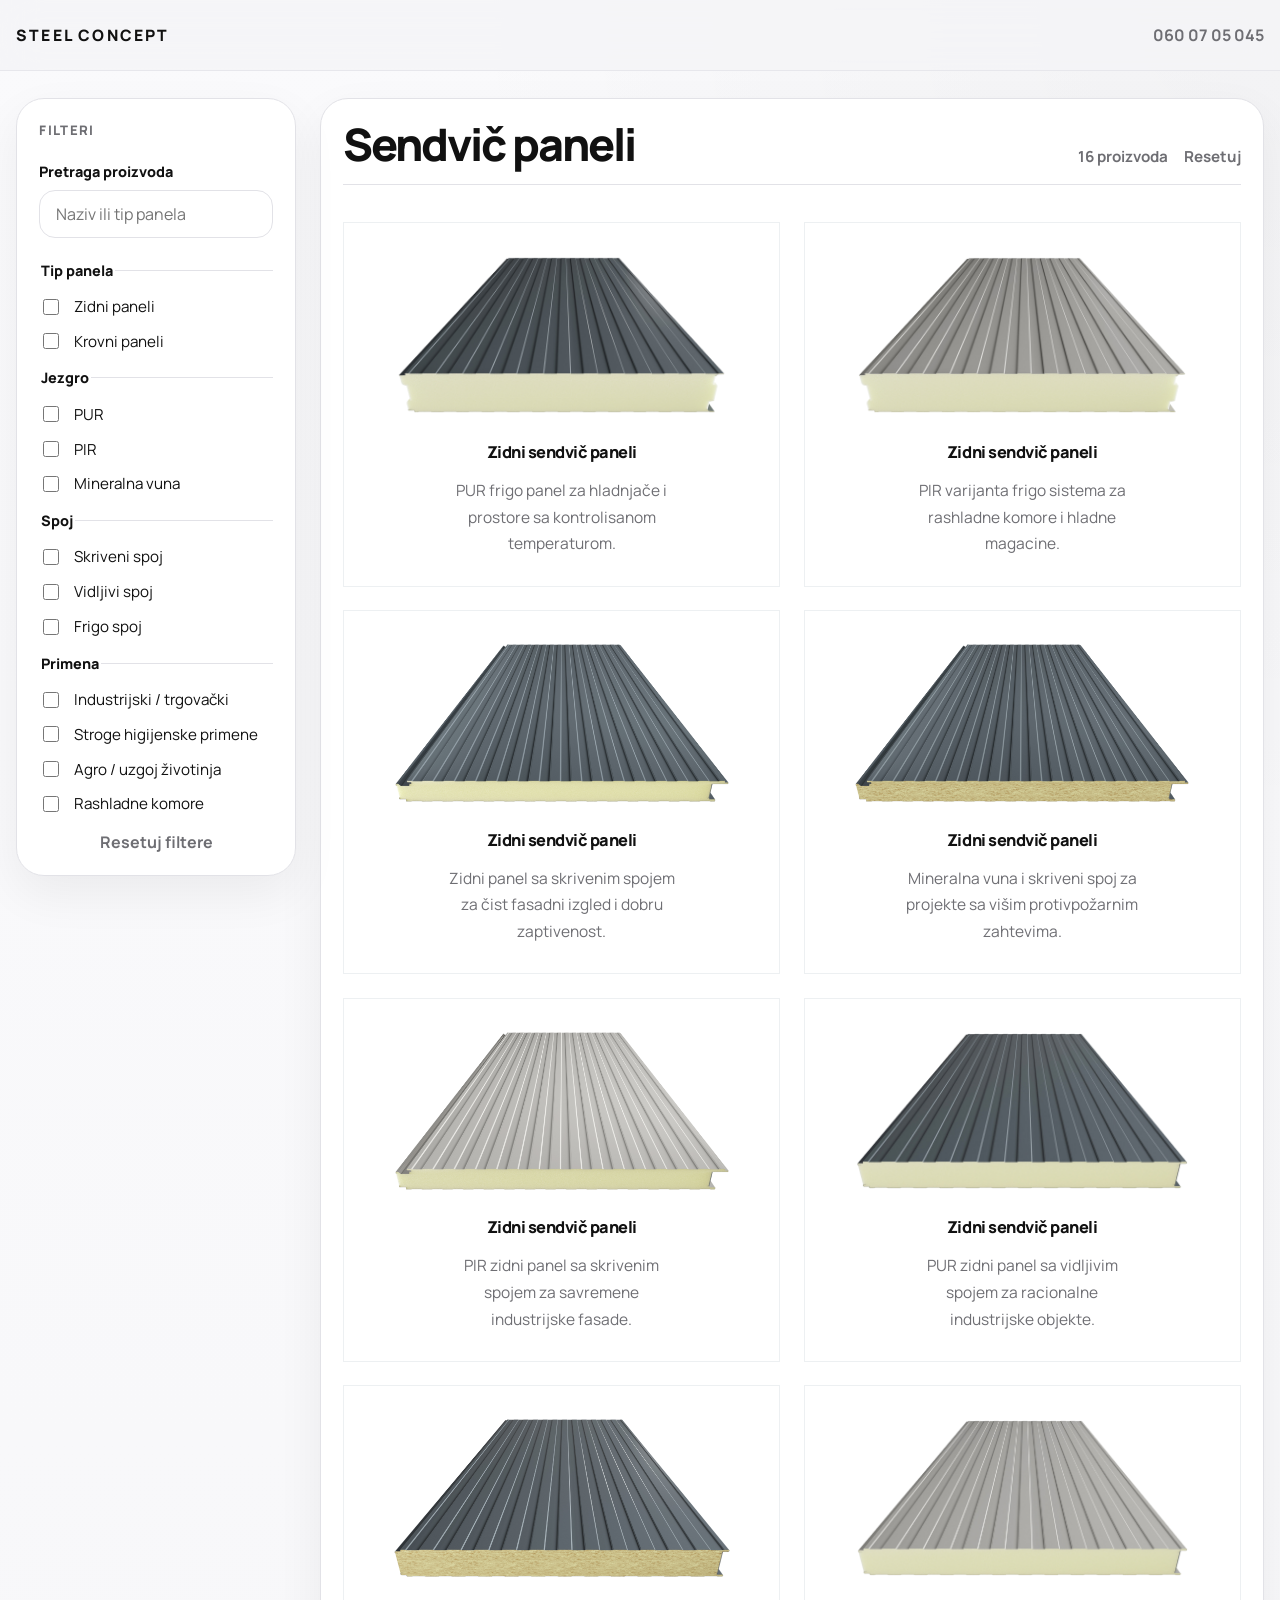
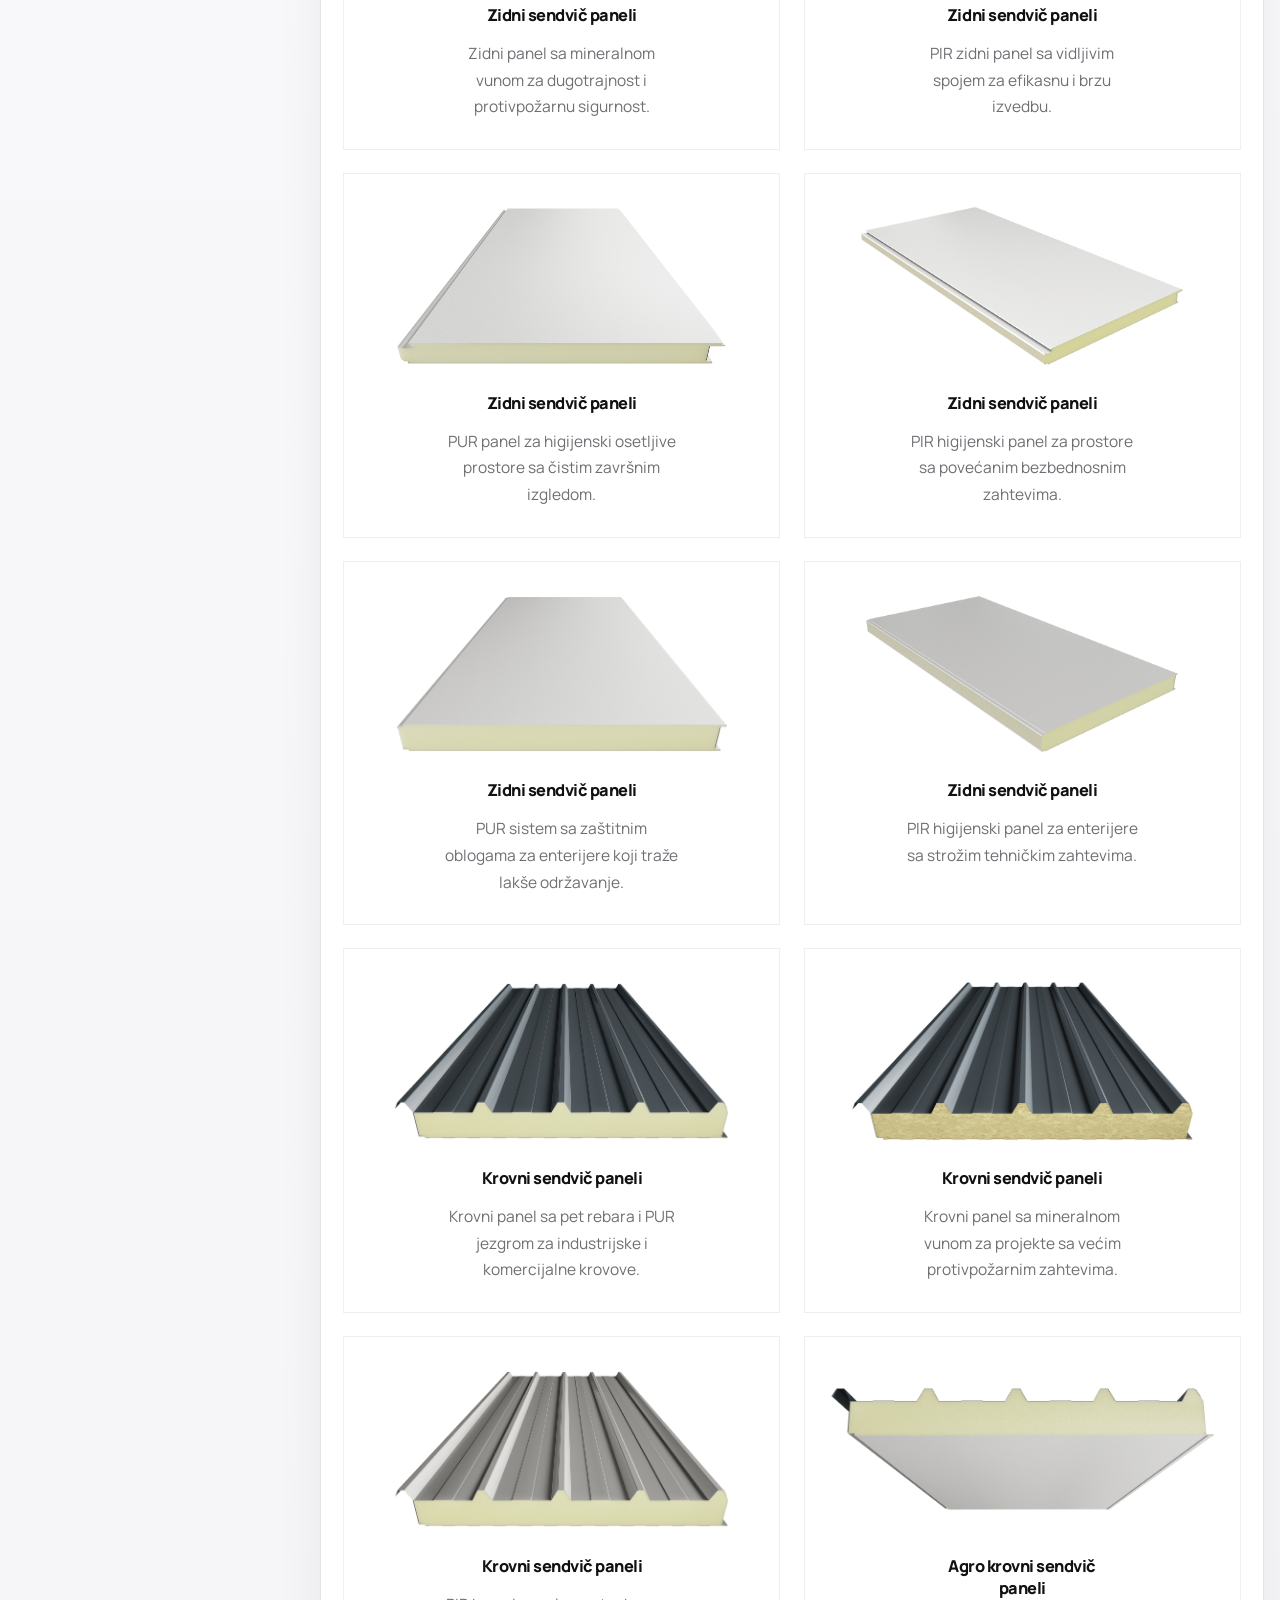
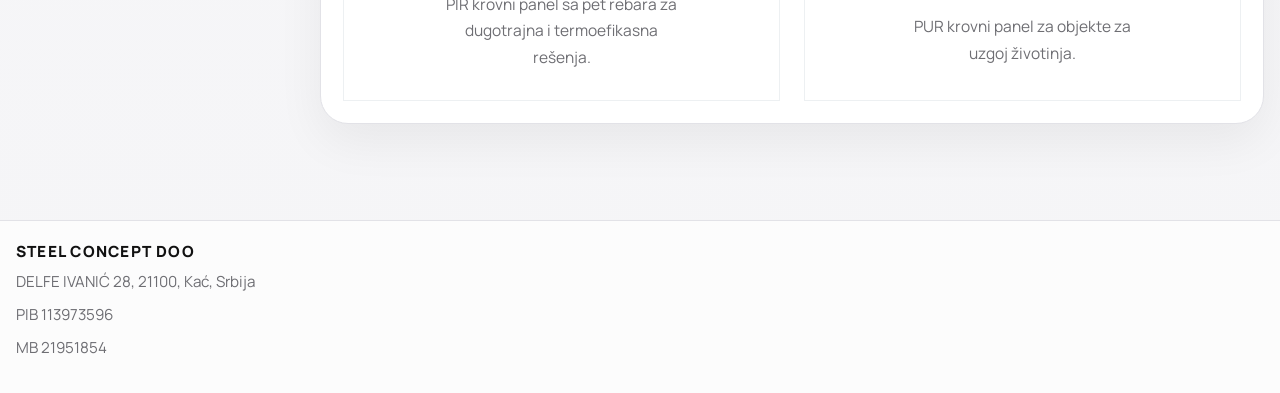
==== commit e5dc3448: "Add company footer details" ====
--- a/index.html
+++ b/index.html
@@ -172,5 +172,23 @@
       </section>
 
     </main>
+
+    <footer class="site-footer">
+      <div class="container footer-shell">
+        <p class="footer-company">STEEL CONCEPT DOO</p>
+        <p class="footer-line">
+          <a
+            class="footer-address"
+            href="https://www.google.com/maps/place/Steel+Concept+Doo/@45.308346,19.9031561,17z/data=!3m1!4b1!4m6!3m5!1s0x475b17006a047a75:0xe0d68e672c23e5a8!8m2!3d45.308346!4d19.905731!16s%2Fg%2F11xtlc3z2r?entry=ttu&g_ep=EgoyMDI2MDMxNS4wIKXMDSoASAFQAw%3D%3D"
+            target="_blank"
+            rel="noreferrer"
+          >
+            DELFE IVANIĆ 28, 21100, Kać, Srbija
+          </a>
+        </p>
+        <p class="footer-line">PIB 113973596</p>
+        <p class="footer-line">MB 21951854</p>
+      </div>
+    </footer>
   </body>
 </html>
--- a/styles.css
+++ b/styles.css
@@ -125,6 +125,10 @@
   gap: 1.2rem;
 }
 
+.header-share-wrap {
+  display: none;
+}
+
 .header-spacer {
   display: none;
 }
@@ -497,13 +501,15 @@
 }
 
 .product-visual {
+  position: relative;
   display: grid;
   place-items: center;
   min-height: 420px;
   padding: 2rem;
-  background:
-    radial-gradient(circle at top, rgba(17, 17, 17, 0.03), transparent 46%),
-    var(--surface);
+  border: 0;
+  border-radius: 0;
+  background: transparent;
+  box-shadow: none;
 }
 
 .product-visual img {
@@ -521,37 +527,68 @@
 
 .product-lead {
   margin: 0;
-  color: var(--muted);
-  font-size: 1.06rem;
-  line-height: 1.8;
+  color: var(--ink);
+  font-size: 1.14rem;
+  font-weight: 700;
+  line-height: 1.75;
   max-width: 60ch;
 }
 
-.detail-specs {
-  display: grid;
-  grid-template-columns: repeat(2, minmax(0, 1fr));
-  gap: 0.8rem;
-}
-
-.spec-card {
-  display: grid;
-  gap: 0.35rem;
-  padding: 1rem 1.05rem;
-  box-shadow: none;
-}
-
-.spec-card span {
-  color: var(--muted);
-  font-size: 0.8rem;
-  font-weight: 800;
-  letter-spacing: 0.08em;
-  text-transform: uppercase;
-}
-
-.spec-card strong {
-  color: var(--ink);
-  font-size: 1rem;
-  line-height: 1.4;
+.header-share {
+  display: inline-flex;
+  align-items: center;
+  justify-content: center;
+  gap: 0.38rem;
+  min-height: 2.5rem;
+  padding: 0;
+  border: 0;
+  background: transparent;
+  color: var(--muted);
+  font-size: 0.95rem;
+  font-weight: 700;
+  cursor: pointer;
+  transition: color 0.2s ease;
+}
+
+.header-share svg {
+  width: 1rem;
+  height: 1rem;
+  fill: none;
+  stroke: currentColor;
+  stroke-width: 2;
+}
+
+.header-share:hover {
+  color: var(--ink);
+}
+
+.share-feedback {
+  color: var(--muted);
+  font-size: 0.78rem;
+  font-weight: 700;
+}
+
+.header-share-feedback {
+  display: none;
+}
+
+.product-quick-specs {
+  margin-top: 0.3rem;
+}
+
+.technical-table-compact th,
+.technical-table-compact td {
+  padding: 0.78rem 0;
+}
+
+.technical-table-compact th {
+  width: 54%;
+  padding-right: 1rem;
+  font-size: 0.92rem;
+}
+
+.technical-table-compact td {
+  font-size: 0.96rem;
 }
 
 .detail-grid {
@@ -628,10 +665,6 @@
   padding: 1.35rem;
 }
 
-.detail-card-wide {
-  padding-top: 1.5rem;
-}
-
 .detail-copy {
   display: grid;
   gap: 1rem;
@@ -664,6 +697,24 @@
 
 .technical-table-wrap {
   overflow-x: auto;
+}
+
+.detail-table-section {
+  display: grid;
+  gap: 1rem;
+  padding: 0;
+  border: 0;
+  border-radius: 0;
+  background: transparent;
+  box-shadow: none;
+}
+
+.detail-table-section h3 {
+  margin: 0;
+}
+
+.detail-table-section .technical-table {
+  border-top: 1px solid var(--line);
 }
 
 .technical-table {
@@ -718,6 +769,41 @@
   gap: 1rem;
   max-width: 760px;
   padding: 1.6rem;
+}
+
+.site-footer {
+  margin-top: 1.5rem;
+  border-top: 1px solid var(--line);
+  background: rgba(255, 255, 255, 0.7);
+}
+
+.footer-shell {
+  display: grid;
+  gap: 0.45rem;
+  padding: 1.25rem 0 2rem;
+}
+
+.footer-company,
+.footer-line {
+  margin: 0;
+}
+
+.footer-company {
+  color: var(--ink);
+  font-size: 0.96rem;
+  font-weight: 800;
+  letter-spacing: 0.08em;
+}
+
+.footer-line,
+.footer-address {
+  color: var(--muted);
+  font-size: 0.95rem;
+  line-height: 1.7;
+}
+
+.footer-address:hover {
+  color: var(--ink);
 }
 
 .reveal {
@@ -741,7 +827,7 @@
 @media (max-width: 980px) {
   .header-shell {
     display: grid;
-    grid-template-columns: minmax(0, max-content) 1fr minmax(0, max-content);
+    grid-template-columns: 5rem minmax(0, 1fr) 5rem;
     gap: 0.5rem;
   }
 
@@ -757,14 +843,33 @@
     pointer-events: none;
   }
 
+  .header-share-wrap {
+    display: grid;
+    grid-column: 1;
+    justify-self: start;
+    align-items: center;
+    width: 5rem;
+    min-width: 0;
+  }
+
+  .header-spacer {
+    display: none;
+  }
+
   .brand {
     grid-column: 2;
+    width: 100%;
     justify-self: center;
+    justify-content: center;
+    min-width: 0;
+    text-align: center;
   }
 
   .header-actions {
     grid-column: 3;
+    width: 5rem;
     justify-self: end;
+    justify-content: flex-end;
     gap: 0;
   }
 
@@ -779,9 +884,11 @@
   .filter-toggle {
     display: inline-flex;
     grid-column: 1;
+    width: 5rem;
     justify-self: start;
     align-items: center;
     min-height: 2.5rem;
+    min-width: 0;
   }
 
   .catalog-shell {
@@ -848,6 +955,8 @@
   .brand strong {
     font-size: 0.86rem;
     letter-spacing: 0.12em;
+    line-height: 1;
+    white-space: nowrap;
   }
 
   .results-head {
@@ -861,10 +970,6 @@
 
   .results-meta {
     justify-content: space-between;
-  }
-
-  .detail-specs {
-    grid-template-columns: 1fr;
   }
 
   .product-summary,
@@ -873,8 +978,32 @@
     padding: 1.15rem;
   }
 
+  .footer-shell {
+    padding: 1.1rem 0 1.6rem;
+  }
+
+  .footer-company {
+    font-size: 0.9rem;
+    letter-spacing: 0.06em;
+  }
+
+  .footer-line,
+  .footer-address {
+    font-size: 0.92rem;
+    line-height: 1.65;
+  }
+
   .product-main {
     padding-top: 1rem;
+  }
+
+  .product-visual {
+    min-height: auto;
+    padding: 0;
+    border: 0;
+    border-radius: 0;
+    background: transparent;
+    box-shadow: none;
   }
 }
 
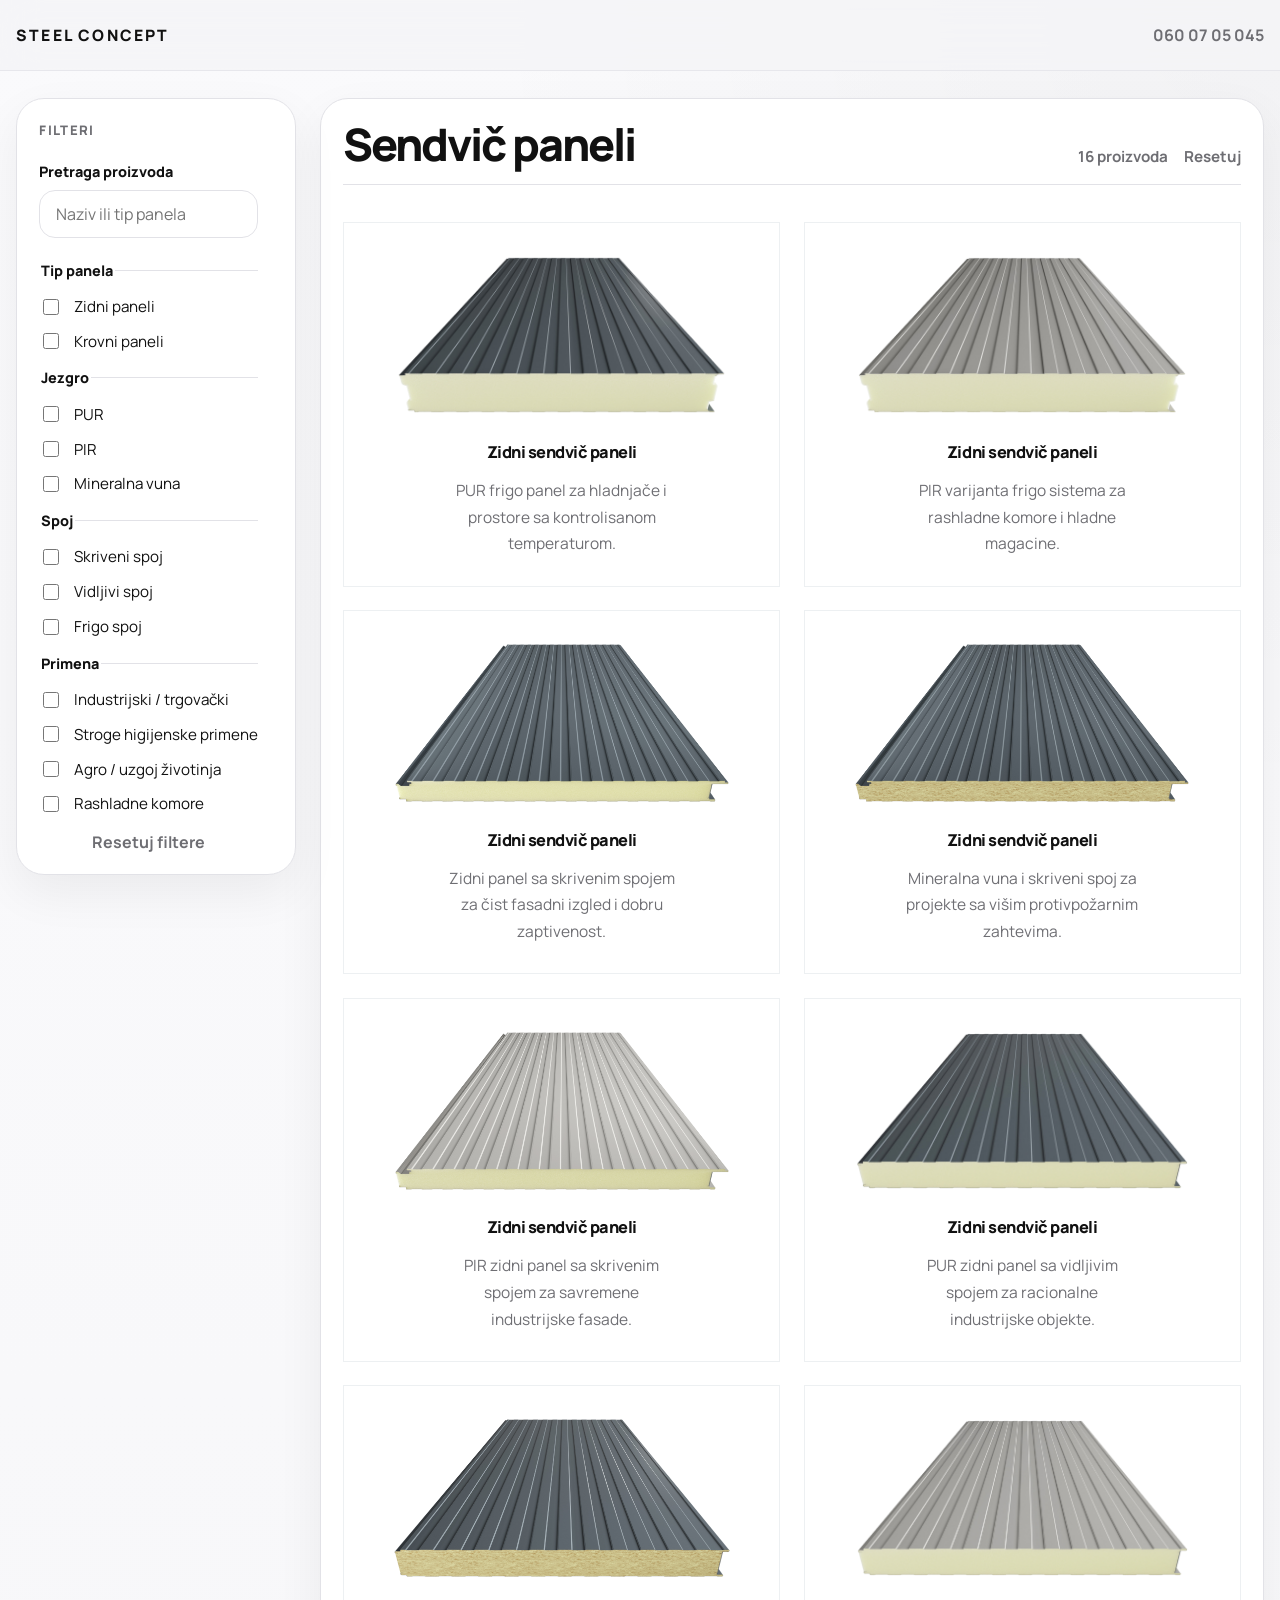
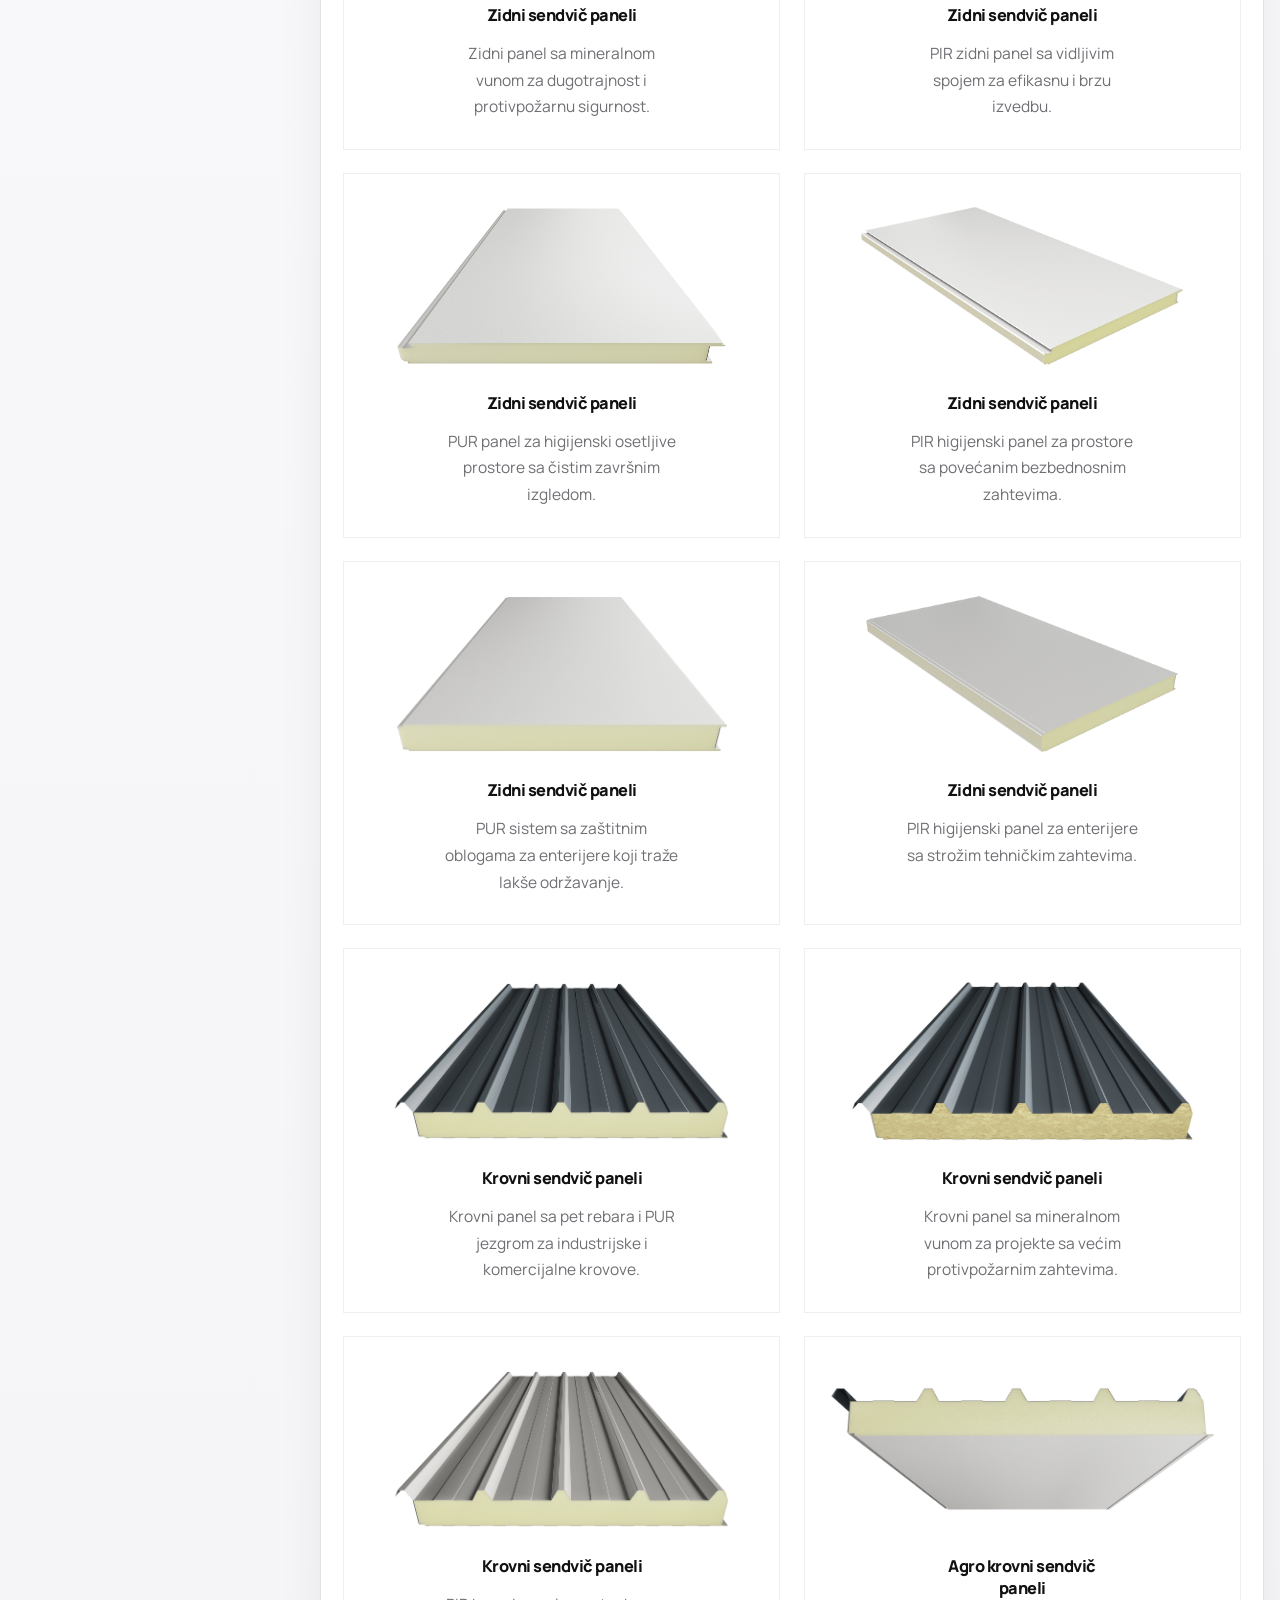
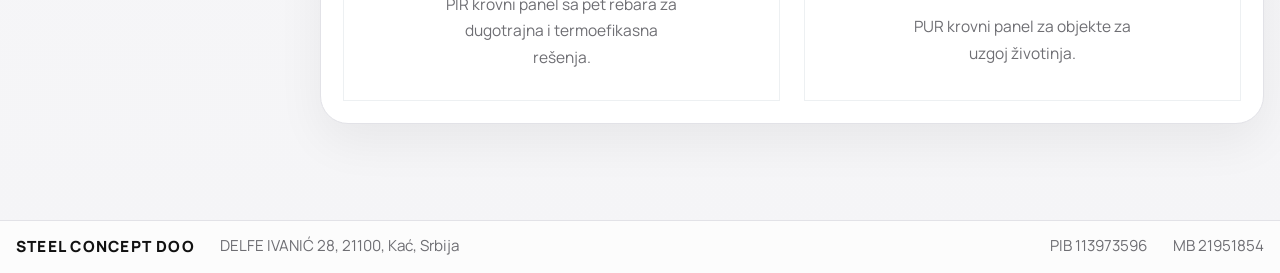
==== commit 32f8b661: "Update homepage filter scroll and favicon" ====
--- a/index.html
+++ b/index.html
@@ -30,10 +30,7 @@
     <meta name="twitter:image" content="https://steel-concept.com/assets/social-preview-isofrig.jpg" />
     <meta name="twitter:image:alt" content="Sendvič panel" />
     <meta name="theme-color" content="#f5f5f7" />
-    <link
-      rel="icon"
-      href="data:image/svg+xml,%3Csvg xmlns='http://www.w3.org/2000/svg' viewBox='0 0 64 64'%3E%3Crect width='64' height='64' rx='18' fill='white'/%3E%3Crect x='14' y='30' width='36' height='4' rx='2' fill='%23111111'/%3E%3C/svg%3E"
-    />
+    <link rel="icon" type="image/svg+xml" href="assets/favicon.svg" />
     <link rel="preconnect" href="https://fonts.googleapis.com" />
     <link rel="preconnect" href="https://fonts.gstatic.com" crossorigin />
     <link
--- a/styles.css
+++ b/styles.css
@@ -263,7 +263,11 @@
 .filters-panel {
   position: sticky;
   top: 6rem;
+  max-height: calc(100vh - 7.65rem);
+  overflow-y: auto;
+  overscroll-behavior: contain;
   padding: 1.4rem;
+  scrollbar-gutter: stable;
 }
 
 .filters-head {
@@ -467,11 +471,19 @@
   padding: 1.65rem 0 4rem;
 }
 
+.product-topbar {
+  display: flex;
+  align-items: center;
+  justify-content: space-between;
+  gap: 1rem;
+  margin-bottom: 1.25rem;
+  min-height: 2.5rem;
+}
+
 .back-link {
-  display: inline-flex;
+  display: none;
   align-items: center;
   gap: 0.45rem;
-  margin-bottom: 1.25rem;
   color: var(--muted);
   font-weight: 700;
 }
@@ -572,6 +584,16 @@
   display: none;
 }
 
+.product-share-inline {
+  display: inline-flex;
+  align-items: center;
+  gap: 0.6rem;
+}
+
+.inline-share-feedback {
+  min-width: 5.5rem;
+}
+
 .product-quick-specs {
   margin-top: 0.3rem;
 }
@@ -779,8 +801,10 @@
 
 .footer-shell {
   display: grid;
-  gap: 0.45rem;
-  padding: 1.25rem 0 2rem;
+  grid-template-columns: auto minmax(0, 1fr) auto auto;
+  align-items: center;
+  gap: 0.5rem 1.6rem;
+  padding: 0.9rem 0 1rem;
 }
 
 .footer-company,
@@ -793,13 +817,20 @@
   font-size: 0.96rem;
   font-weight: 800;
   letter-spacing: 0.08em;
+  white-space: nowrap;
 }
 
 .footer-line,
 .footer-address {
   color: var(--muted);
   font-size: 0.95rem;
-  line-height: 1.7;
+  line-height: 1.45;
+}
+
+.footer-address {
+  display: inline-flex;
+  align-items: center;
+  min-width: 0;
 }
 
 .footer-address:hover {
@@ -825,6 +856,14 @@
 }
 
 @media (max-width: 980px) {
+  .product-topbar {
+    display: none;
+  }
+
+  .catalog {
+    padding-bottom: 0 !important;
+  }
+
   .header-shell {
     display: grid;
     grid-template-columns: 5rem minmax(0, 1fr) 5rem;
@@ -905,6 +944,7 @@
     border-radius: 0 24px 24px 0;
     transform: translateX(-100%);
     transition: transform 0.24s ease;
+    max-height: none;
     overflow-y: auto;
   }
 
@@ -948,6 +988,10 @@
     width: min(var(--container), calc(100% - 1.25rem));
   }
 
+  .catalog {
+    padding-bottom: 0;
+  }
+
   .header-shell {
     min-height: 4rem;
   }
@@ -979,18 +1023,43 @@
   }
 
   .footer-shell {
-    padding: 1.1rem 0 1.6rem;
+    grid-template-columns: minmax(0, 1fr) auto;
+    grid-template-areas:
+      "company pib"
+      "address mb";
+    align-items: start;
+    gap: 0.35rem 1rem;
+    padding: 0.85rem 0 1rem;
   }
 
   .footer-company {
+    grid-area: company;
     font-size: 0.9rem;
     letter-spacing: 0.06em;
+  }
+
+  .footer-shell > .footer-line:nth-of-type(2) {
+    grid-area: address;
+  }
+
+  .footer-shell > .footer-line:nth-of-type(3) {
+    grid-area: pib;
+  }
+
+  .footer-shell > .footer-line:nth-of-type(4) {
+    grid-area: mb;
+  }
+
+  .footer-shell > .footer-line:nth-of-type(3),
+  .footer-shell > .footer-line:nth-of-type(4) {
+    text-align: right;
+    justify-self: end;
   }
 
   .footer-line,
   .footer-address {
     font-size: 0.92rem;
-    line-height: 1.65;
+    line-height: 1.5;
   }
 
   .product-main {
